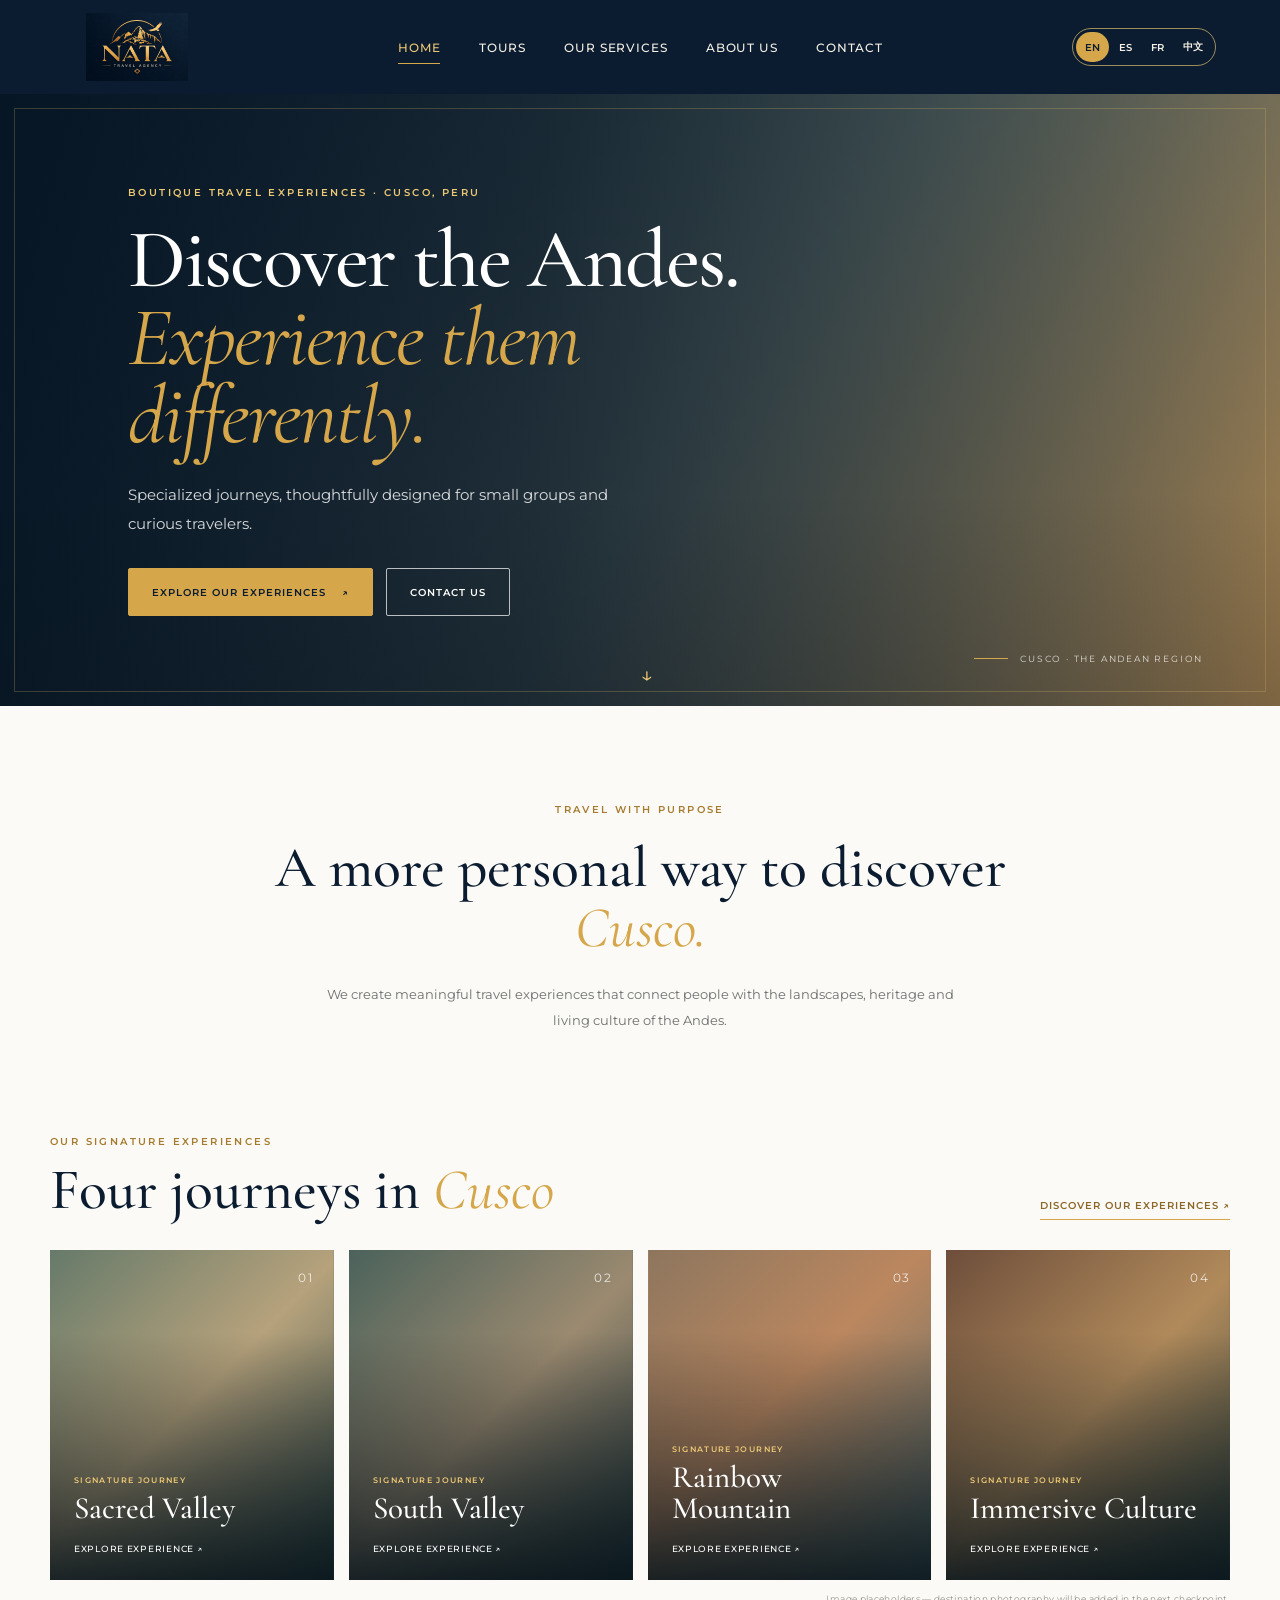
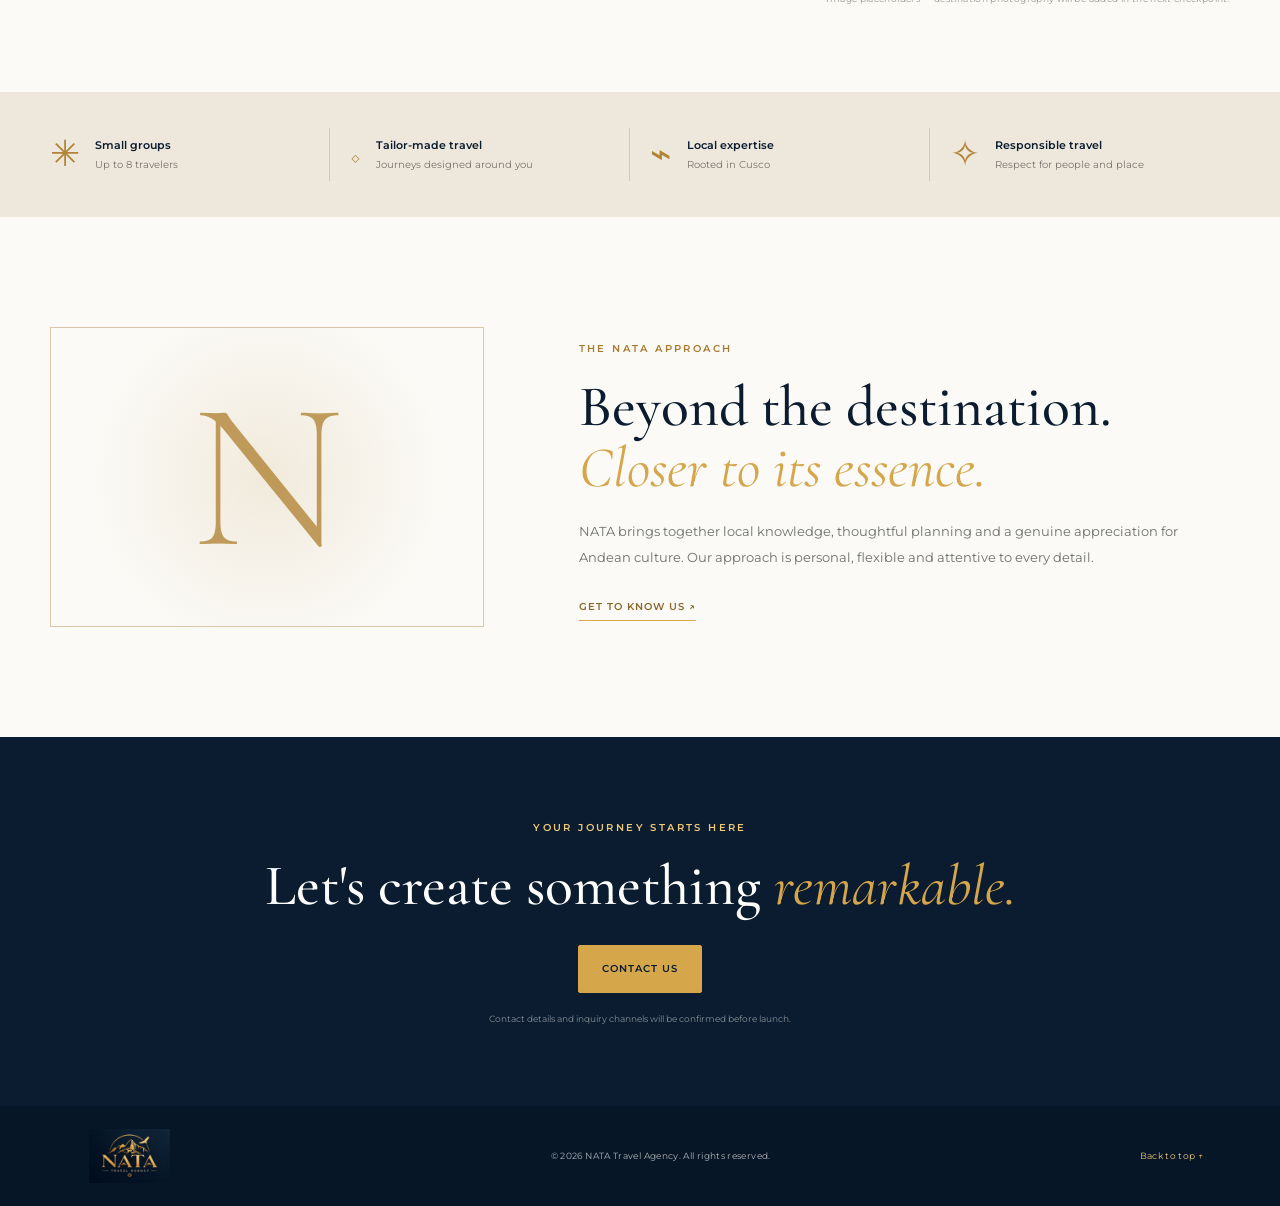
==== index.html @ 8221709c "Initial website structure - Checkpoint 01 Upload initial NATA Travel Agency website structure, inclu" ====
<!DOCTYPE html>
<html lang="en">
<head>
  <meta charset="UTF-8">
  <meta name="viewport" content="width=device-width, initial-scale=1.0">
  <meta name="description" content="NATA Travel Agency — boutique travel experiences in Cusco, Peru.">
  <meta name="theme-color" content="#0b1c30">
  <title>NATA Travel Agency | Boutique Travel Experiences in Peru</title>
  <link rel="preconnect" href="https://fonts.googleapis.com">
  <link rel="preconnect" href="https://fonts.gstatic.com" crossorigin>
  <link href="https://fonts.googleapis.com/css2?family=Cormorant+Garamond:wght@400;500;600;700&family=Montserrat:wght@400;500;600;700&display=swap" rel="stylesheet">
  <link rel="stylesheet" href="css/styles.css">
</head>
<body>
  <header class="site-header">
    <a class="brand" href="#home" aria-label="NATA Travel Agency home">
      <img src="assets/logo/nata-logo.webp" alt="NATA Travel Agency logo">
    </a>

    <button class="menu-toggle" id="menuToggle" aria-label="Open navigation" aria-expanded="false">
      <span></span><span></span><span></span>
    </button>

    <nav class="main-nav" id="mainNav" aria-label="Main navigation">
      <a class="nav-link active" href="#home" data-i18n="navHome">Home</a>
      <a class="nav-link" href="#tours" data-i18n="navTours">Tours</a>
      <a class="nav-link" href="#services" data-i18n="navServices">Our Services</a>
      <a class="nav-link" href="#about" data-i18n="navAbout">About Us</a>
      <a class="nav-link" href="#contact" data-i18n="navContact">Contact</a>
    </nav>

    <div class="language-switch" aria-label="Choose language">
      <button class="lang-btn active" data-lang="en" aria-pressed="true">EN</button>
      <button class="lang-btn" data-lang="es" aria-pressed="false">ES</button>
      <button class="lang-btn" data-lang="fr" aria-pressed="false">FR</button>
      <button class="lang-btn lang-zh" data-lang="zh" aria-pressed="false">中文</button>
    </div>
  </header>

  <main>
    <section class="hero" id="home">
      <div class="hero-overlay"></div>
      <div class="hero-content">
        <p class="eyebrow" data-i18n="heroEyebrow">BOUTIQUE TRAVEL EXPERIENCES · CUSCO, PERU</p>
        <h1 data-i18n="heroTitle">Discover the Andes.<br><em>Experience them differently.</em></h1>
        <p class="hero-copy" data-i18n="heroCopy">Specialized journeys, thoughtfully designed for small groups and curious travelers.</p>
        <div class="hero-actions">
          <a class="button button-gold" href="#tours" data-i18n="heroButton">Explore our experiences <span aria-hidden="true">↗</span></a>
          <a class="button button-outline" href="#contact" data-i18n="contactButton">Contact us</a>
        </div>
      </div>
      <div class="hero-caption"><span></span><span data-i18n="heroCaption">CUSCO · THE ANDEAN REGION</span></div>
      <a class="scroll-cue" href="#tours" aria-label="Scroll to experiences">↓</a>
    </section>

    <section class="intro section-wrap">
      <p class="eyebrow eyebrow-dark" data-i18n="introEyebrow">TRAVEL WITH PURPOSE</p>
      <h2 data-i18n="introTitle">A more personal way to discover <em>Cusco.</em></h2>
      <p class="intro-copy" data-i18n="introCopy">We create meaningful travel experiences that connect people with the landscapes, heritage and living culture of the Andes.</p>
    </section>

    <section class="experiences section-wrap" id="tours">
      <div class="section-heading">
        <div>
          <p class="eyebrow eyebrow-dark" data-i18n="toursEyebrow">OUR SIGNATURE EXPERIENCES</p>
          <h2 data-i18n="toursTitle">Four journeys in <em>Cusco</em></h2>
        </div>
        <a class="text-link" href="#contact" data-i18n="discoverAll">Discover our experiences ↗</a>
      </div>

      <div class="tour-grid">
        <article class="tour-card tour-sacred">
          <div class="tour-card-shade"></div>
          <span class="tour-number">01</span>
          <div class="tour-card-content">
            <p data-i18n="tourType">SIGNATURE JOURNEY</p>
            <h3 data-i18n="tourSacred">Sacred Valley</h3>
            <span data-i18n="tourExplore">Explore experience ↗</span>
          </div>
        </article>
        <article class="tour-card tour-south">
          <div class="tour-card-shade"></div>
          <span class="tour-number">02</span>
          <div class="tour-card-content">
            <p data-i18n="tourType">SIGNATURE JOURNEY</p>
            <h3 data-i18n="tourSouth">South Valley</h3>
            <span data-i18n="tourExplore">Explore experience ↗</span>
          </div>
        </article>
        <article class="tour-card tour-rainbow">
          <div class="tour-card-shade"></div>
          <span class="tour-number">03</span>
          <div class="tour-card-content">
            <p data-i18n="tourType">SIGNATURE JOURNEY</p>
            <h3 data-i18n="tourRainbow">Rainbow Mountain</h3>
            <span data-i18n="tourExplore">Explore experience ↗</span>
          </div>
        </article>
        <article class="tour-card tour-culture">
          <div class="tour-card-shade"></div>
          <span class="tour-number">04</span>
          <div class="tour-card-content">
            <p data-i18n="tourType">SIGNATURE JOURNEY</p>
            <h3 data-i18n="tourCulture">Immersive Culture</h3>
            <span data-i18n="tourExplore">Explore experience ↗</span>
          </div>
        </article>
      </div>
      <p class="placeholder-note" data-i18n="imageNote">Image placeholders — destination photography will be added in the next checkpoint.</p>
    </section>

    <section class="service-strip" id="services">
      <div class="service-item">
        <span class="service-symbol">✳</span>
        <div><h3 data-i18n="smallGroups">Small groups</h3><p data-i18n="smallGroupsCopy">Up to 8 travelers</p></div>
      </div>
      <div class="service-item">
        <span class="service-symbol">◇</span>
        <div><h3 data-i18n="tailorMade">Tailor-made travel</h3><p data-i18n="tailorMadeCopy">Journeys designed around you</p></div>
      </div>
      <div class="service-item">
        <span class="service-symbol">⌁</span>
        <div><h3 data-i18n="localExpertise">Local expertise</h3><p data-i18n="localExpertiseCopy">Rooted in Cusco</p></div>
      </div>
      <div class="service-item">
        <span class="service-symbol">✧</span>
        <div><h3 data-i18n="responsible">Responsible travel</h3><p data-i18n="responsibleCopy">Respect for people and place</p></div>
      </div>
    </section>

    <section class="about section-wrap" id="about">
      <div class="about-mark">N</div>
      <div class="about-content">
        <p class="eyebrow eyebrow-dark" data-i18n="aboutEyebrow">THE NATA APPROACH</p>
        <h2 data-i18n="aboutTitle">Beyond the destination.<br><em>Closer to its essence.</em></h2>
        <p data-i18n="aboutCopy">NATA brings together local knowledge, thoughtful planning and a genuine appreciation for Andean culture. Our approach is personal, flexible and attentive to every detail.</p>
        <a class="text-link" href="#contact" data-i18n="aboutLink">Get to know us ↗</a>
      </div>
    </section>

    <section class="contact-band" id="contact">
      <p class="eyebrow" data-i18n="contactEyebrow">YOUR JOURNEY STARTS HERE</p>
      <h2 data-i18n="contactTitle">Let's create something <em>remarkable.</em></h2>
      <a class="button button-gold" href="mailto:hello@natatravelagency.com" data-i18n="contactButton">Contact us</a>
      <p class="contact-placeholder" data-i18n="contactNote">Contact details and inquiry channels will be confirmed before launch.</p>
    </section>
  </main>

  <footer class="site-footer">
    <img src="assets/logo/nata-logo.webp" alt="NATA Travel Agency">
    <p>© <span id="year"></span> NATA Travel Agency. <span data-i18n="footerRights">All rights reserved.</span></p>
    <a href="#home" data-i18n="backTop">Back to top ↑</a>
  </footer>

  <script src="js/main.js"></script>
</body>
</html>
---- css/styles.css ----
:root {
  --navy: #0b1c30;
  --navy-soft: #142b43;
  --gold: #d5a64a;
  --gold-light: #edc875;
  --ivory: #f5f0e6;
  --paper: #fbfaf6;
  --ink: #202a30;
  --muted: #777a78;
  --serif: "Cormorant Garamond", Georgia, serif;
  --sans: "Montserrat", Arial, sans-serif;
}
* { box-sizing: border-box; }
html { scroll-behavior: smooth; }
body { margin: 0; color: var(--ink); background: var(--paper); font-family: var(--sans); }
a { color: inherit; text-decoration: none; }
.site-header {
  min-height: 94px; padding: 12px clamp(22px, 5vw, 76px); background: var(--navy);
  display: flex; align-items: center; justify-content: space-between; gap: 30px; position: relative; z-index: 10;
}
.brand { display: flex; align-items: center; width: 145px; flex: 0 0 145px; }
.brand img { display: block; width: 100%; height: 68px; object-fit: contain; }
.main-nav { display: flex; align-items: center; gap: clamp(18px, 3vw, 42px); }
.nav-link { color: #f7f1e6; font: 500 12px var(--sans); letter-spacing: .07em; text-transform: uppercase; padding: 12px 0; position: relative; }
.nav-link::after { content: ""; height: 1px; width: 0; background: var(--gold); position: absolute; bottom: 3px; left: 0; transition: width .25s ease; }
.nav-link:hover::after, .nav-link.active::after { width: 100%; }
.nav-link.active { color: var(--gold-light); }
.language-switch { display: flex; border: 1px solid rgba(237,200,117,.65); border-radius: 30px; padding: 3px; gap: 1px; }
.lang-btn { border: 0; background: transparent; color: #f7f1e6; border-radius: 22px; padding: 8px 9px; cursor: pointer; font: 600 10px var(--sans); }
.lang-btn.active { background: var(--gold); color: var(--navy); }
.lang-zh { font-family: Arial, sans-serif; }
.menu-toggle { display: none; }
.hero {
  min-height: min(690px, 76vw); min-height: clamp(530px, 68vh, 720px); position: relative; display: flex; align-items: center;
  color: #fff; overflow: hidden; background:
    linear-gradient(90deg, rgba(6,20,34,.91) 0%, rgba(6,20,34,.68) 42%, rgba(6,20,34,.12) 100%),
    url("https://images.unsplash.com/photo-1526392060635-9d6019884377?auto=format&fit=crop&w=2200&q=85") center 48%/cover,
    linear-gradient(125deg, #102b42, #5e6d68 55%, #b58b52);
}
.hero::after { content: ""; position: absolute; inset: 14px; border: 1px solid rgba(237,200,117,.22); pointer-events: none; }
.hero-overlay { position: absolute; inset: 0; background: linear-gradient(0deg, rgba(4,16,28,.22), transparent 35%); }
.hero-content { position: relative; z-index: 1; width: min(760px, 82%); margin-left: clamp(28px, 10vw, 150px); padding: 80px 0; }
.eyebrow { margin: 0 0 20px; color: var(--gold-light); font: 600 10px var(--sans); letter-spacing: .24em; line-height: 1.7; }
.hero h1 { margin: 0; font: 500 clamp(48px, 6.5vw, 88px)/.94 var(--serif); letter-spacing: -.025em; max-width: 800px; }
h1 em, h2 em { color: var(--gold); font-weight: 400; }
.hero-copy { max-width: 490px; margin: 26px 0 30px; color: rgba(255,255,255,.84); font: 400 15px/1.9 var(--sans); }
.hero-actions { display: flex; flex-wrap: wrap; gap: 13px; }
.button { display: inline-flex; align-items: center; justify-content: center; gap: 16px; min-height: 48px; padding: 0 23px; border-radius: 2px; font: 600 10px var(--sans); letter-spacing: .1em; text-transform: uppercase; transition: transform .2s, background .2s; }
.button:hover { transform: translateY(-2px); }
.button-gold { background: var(--gold); color: var(--navy); border: 1px solid var(--gold); }
.button-gold:hover { background: var(--gold-light); }
.button-outline { color: white; border: 1px solid rgba(255,255,255,.7); }
.hero-caption { position: absolute; z-index: 2; right: clamp(28px, 6vw, 88px); bottom: 42px; display: flex; align-items: center; gap: 12px; color: rgba(255,255,255,.78); font-size: 9px; letter-spacing: .2em; }
.hero-caption span:first-child { display: block; width: 34px; height: 1px; background: var(--gold); }
.scroll-cue { position: absolute; z-index: 2; left: 50%; bottom: 18px; color: var(--gold-light); font-size: 22px; }
.section-wrap { width: min(1180px, calc(100% - 48px)); margin: auto; }
.intro { padding: 95px 20px 80px; text-align: center; max-width: 900px; }
.eyebrow-dark { color: #a77b2f; }
.intro h2, .section-heading h2, .about h2, .contact-band h2 { margin: 0; font: 500 clamp(38px, 4.5vw, 58px)/1.05 var(--serif); color: var(--navy); }
.intro-copy { max-width: 650px; margin: 22px auto 0; color: #6d706e; font: 400 13px/2 var(--sans); }
.experiences { padding: 20px 0 88px; }
.section-heading { display: flex; align-items: end; justify-content: space-between; gap: 24px; margin-bottom: 30px; }
.section-heading .eyebrow { margin-bottom: 10px; }
.text-link { color: #8c672a; font: 600 10px var(--sans); letter-spacing: .1em; text-transform: uppercase; border-bottom: 1px solid var(--gold); padding-bottom: 7px; white-space: nowrap; }
.tour-grid { display: grid; grid-template-columns: repeat(4, 1fr); gap: 15px; }
.tour-card { min-height: 330px; position: relative; overflow: hidden; display: flex; align-items: end; padding: 24px; color: white; background-color: #334b50; background-size: cover; background-position: center; isolation: isolate; transition: transform .3s ease; }
.tour-card:hover { transform: translateY(-5px); }
.tour-sacred { background-image: linear-gradient(0deg, rgba(7,19,26,.88), transparent 75%), linear-gradient(135deg,#667a6a,#b6a27c 48%,#334a45); }
.tour-south { background-image: linear-gradient(0deg, rgba(7,19,26,.88), transparent 75%), linear-gradient(135deg,#4b625b,#9b8a70 50%,#273b3c); }
.tour-rainbow { background-image: linear-gradient(0deg, rgba(7,19,26,.88), transparent 75%), linear-gradient(135deg,#8d765e,#bb875f 45%,#526a69); }
.tour-culture { background-image: linear-gradient(0deg, rgba(7,19,26,.88), transparent 75%), linear-gradient(135deg,#6d4e3b,#b18a5b 50%,#30433c); }
.tour-number { position: absolute; top: 20px; right: 20px; color: rgba(255,255,255,.8); font: 400 12px var(--sans); letter-spacing: .15em; }
.tour-card-content p { margin: 0 0 8px; color: var(--gold-light); font: 600 8px var(--sans); letter-spacing: .17em; }
.tour-card h3 { margin: 0 0 13px; font: 500 31px/1 var(--serif); }
.tour-card-content span { font: 500 9px var(--sans); letter-spacing: .08em; text-transform: uppercase; }
.placeholder-note { margin: 13px 0 0; color: #99958c; font-size: 9px; letter-spacing: .04em; text-align: right; }
.service-strip { display: grid; grid-template-columns: repeat(4, 1fr); padding: 36px max(24px, calc((100% - 1180px)/2)); background: #eee8dc; gap: 20px; }
.service-item { display: flex; align-items: center; gap: 15px; border-right: 1px solid #d5c9b5; padding: 5px 18px 5px 0; }
.service-item:last-child { border: 0; }
.service-symbol { color: #b18437; font: 36px var(--serif); }
.service-item h3 { margin: 0 0 5px; color: var(--navy); font: 600 11px var(--sans); }
.service-item p { margin: 0; color: #77746d; font: 400 10px/1.5 var(--sans); }
.about { display: grid; grid-template-columns: .8fr 1.2fr; align-items: center; gap: 8%; padding-top: 110px; padding-bottom: 110px; }
.about-mark { min-height: 300px; display: grid; place-items: center; border: 1px solid #d8c8a9; color: rgba(177,132,55,.8); font: 300 210px/.8 var(--serif); background: radial-gradient(circle at center, #f1eadc, #fbfaf6 68%); }
.about-content { max-width: 600px; }
.about-content h2 { margin-bottom: 20px; }
.about-content p:not(.eyebrow) { color: #6d706e; font: 400 13px/2 var(--sans); margin-bottom: 25px; }
.contact-band { text-align: center; background: var(--navy); color: white; padding: 82px 24px; }
.contact-band h2 { color: white; margin-bottom: 28px; }
.contact-placeholder { margin: 20px 0 0; color: rgba(255,255,255,.5); font-size: 9px; }
.site-footer { min-height: 100px; display: flex; align-items: center; justify-content: space-between; gap: 20px; padding: 18px clamp(24px, 6vw, 90px); background: #071626; color: rgba(255,255,255,.68); }
.site-footer img { width: 105px; height: 54px; object-fit: contain; }
.site-footer p, .site-footer a { font-size: 9px; letter-spacing: .04em; }
.site-footer a { color: var(--gold-light); }
@media (max-width: 980px) {
  .site-header { gap: 18px; }
  .brand { width: 118px; flex-basis: 118px; }
  .main-nav { gap: 16px; }
  .nav-link { font-size: 10px; }
  .tour-grid { grid-template-columns: repeat(2, 1fr); }
  .tour-card { min-height: 300px; }
  .service-strip { grid-template-columns: repeat(2, 1fr); }
  .service-item:nth-child(2) { border-right: 0; }
}
@media (max-width: 700px) {
  .site-header { min-height: 78px; padding: 9px 20px; }
  .brand { width: 105px; flex-basis: 105px; }
  .brand img { height: 58px; }
  .menu-toggle { display: flex; flex-direction: column; gap: 5px; border: 0; background: transparent; padding: 10px; margin-left: auto; cursor: pointer; }
  .menu-toggle span { width: 23px; height: 1px; background: var(--gold-light); }
  .main-nav { display: none; position: absolute; top: 100%; left: 0; right: 0; padding: 18px 24px 24px; background: var(--navy); flex-direction: column; align-items: stretch; gap: 5px; }
  .main-nav.open { display: flex; }
  .nav-link { font-size: 11px; padding: 12px 0; }
  .language-switch { margin-left: 0; }
  .lang-btn { padding: 7px 7px; font-size: 9px; }
  .hero { min-height: 620px; background-position: 58% center; }
  .hero-content { width: calc(100% - 48px); margin-left: 24px; padding: 70px 0; }
  .hero h1 { font-size: clamp(48px, 13vw, 68px); }
  .hero-copy { font-size: 13px; max-width: 360px; }
  .hero-caption { right: 24px; bottom: 45px; font-size: 8px; }
  .intro { padding: 72px 8px 58px; }
  .section-heading { display: block; }
  .section-heading .text-link { display: inline-block; margin-top: 18px; }
  .tour-grid { grid-template-columns: 1fr; gap: 12px; }
  .tour-card { min-height: 280px; }
  .service-strip { grid-template-columns: 1fr; padding: 28px 25px; gap: 12px; }
  .service-item { border-right: 0; border-bottom: 1px solid #d5c9b5; padding: 10px 0 16px; }
  .service-item:last-child { border-bottom: 0; }
  .about { grid-template-columns: 1fr; gap: 35px; padding-top: 70px; padding-bottom: 70px; }
  .about-mark { min-height: 190px; font-size: 140px; }
  .contact-band { padding: 68px 22px; }
  .site-footer { flex-wrap: wrap; justify-content: center; text-align: center; padding: 25px; }
  .site-footer img { width: 90px; }
  .site-footer p { width: 100%; order: 3; margin: 0; }
}
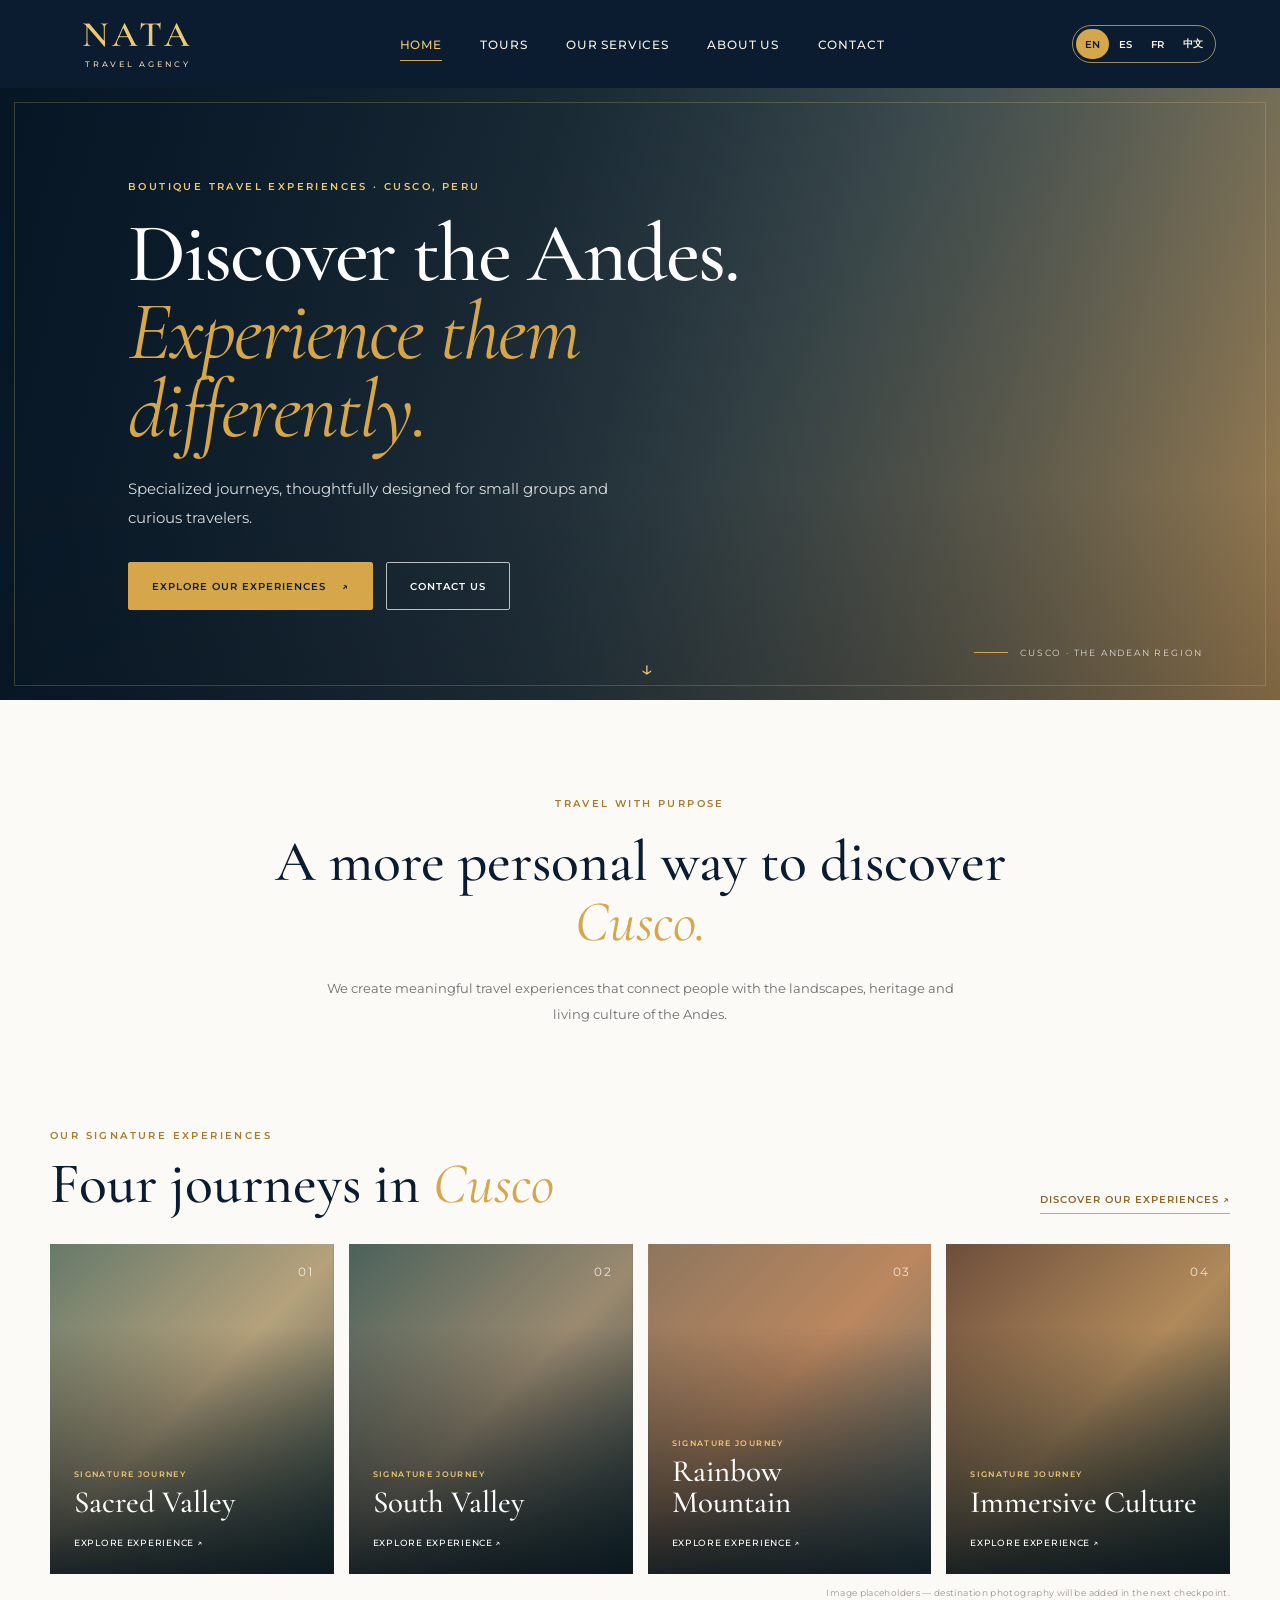
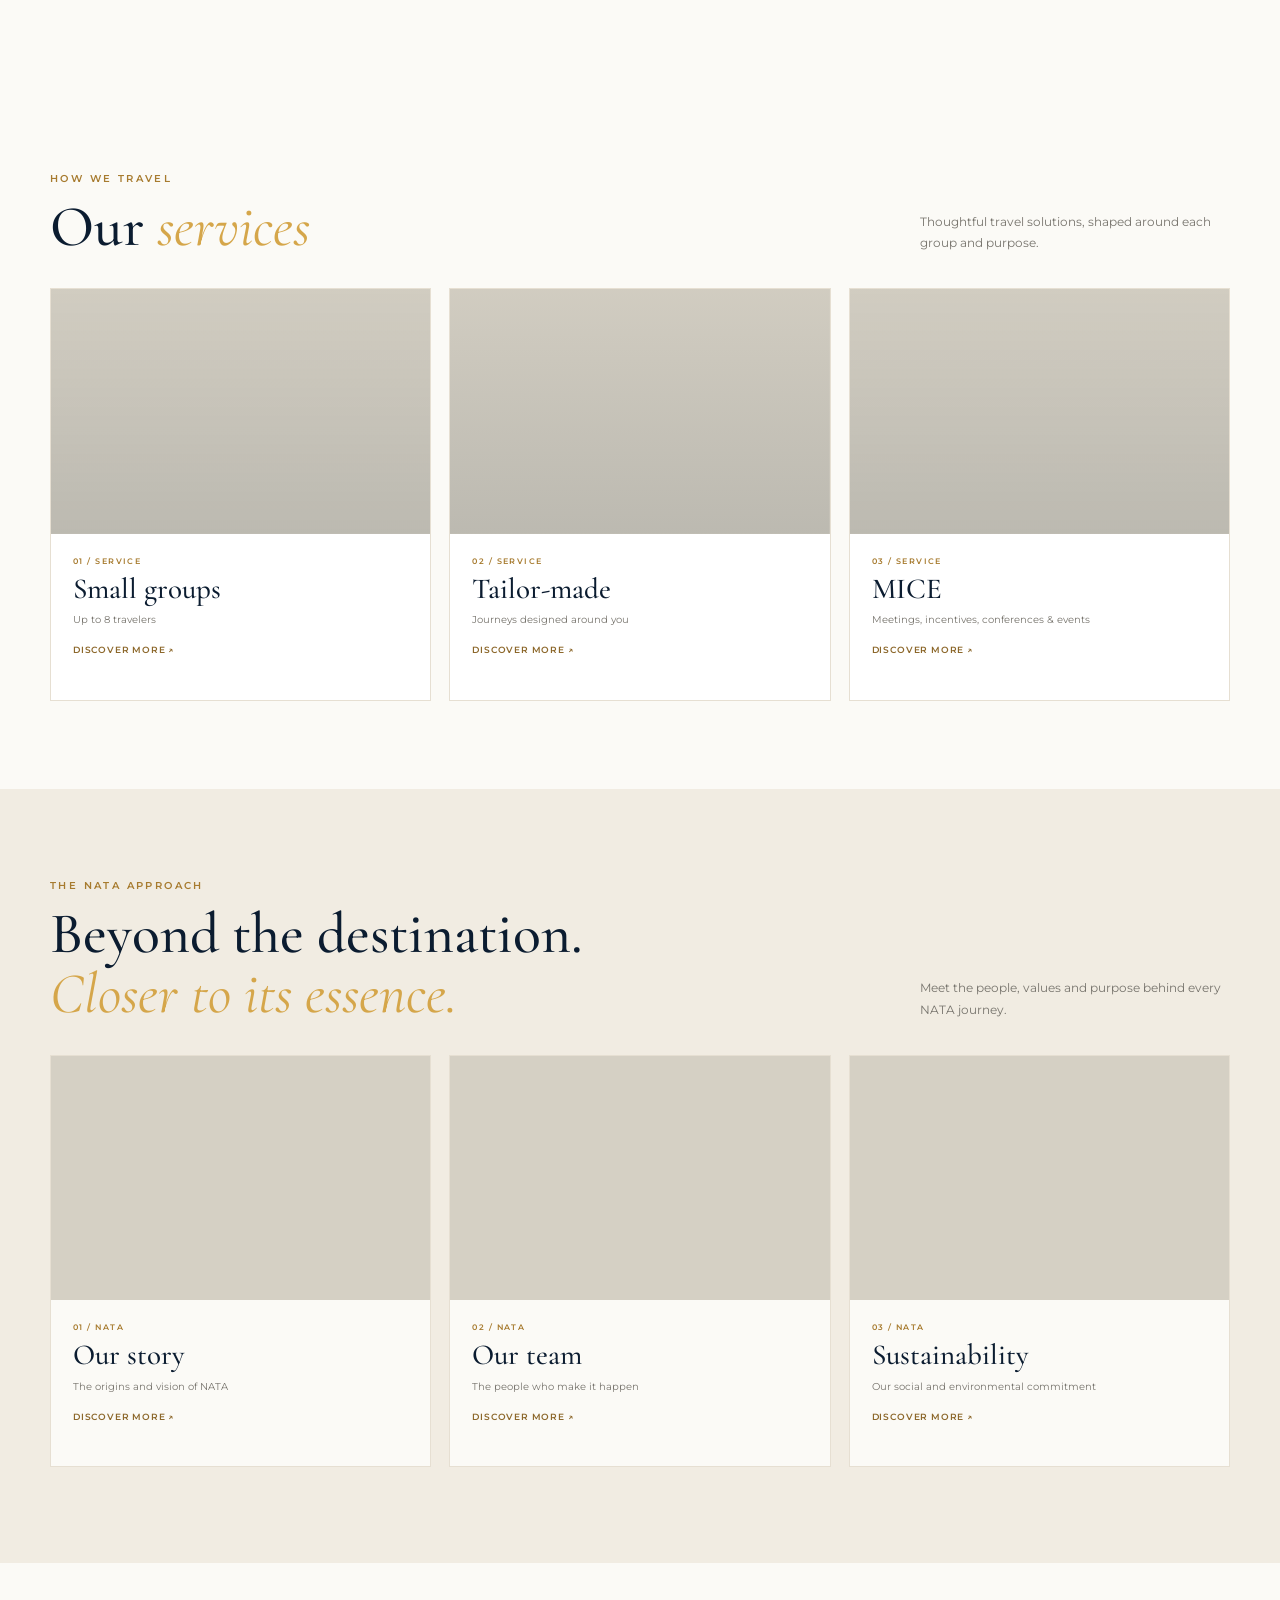
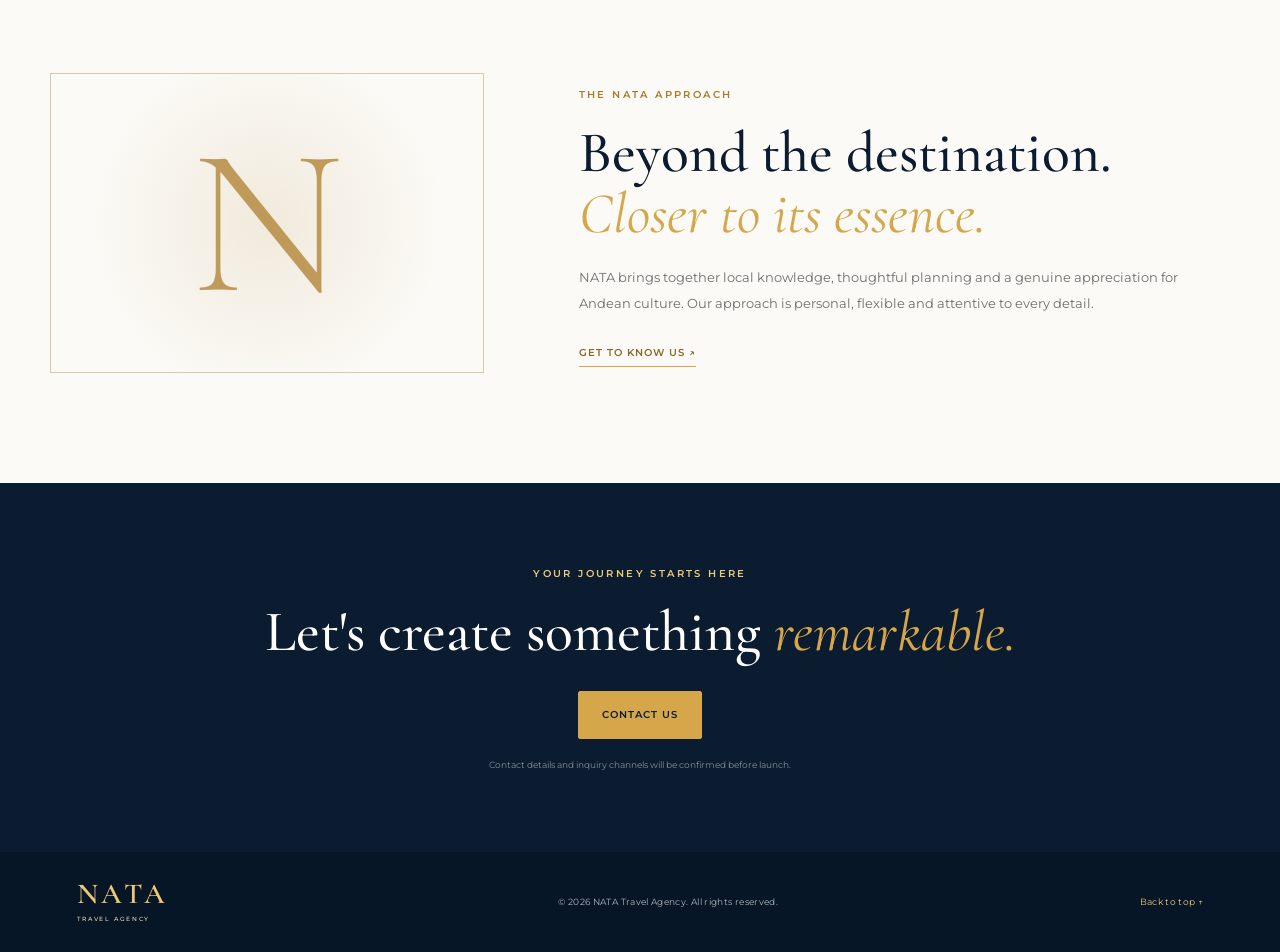
==== commit 38dd87e1: "Checkpoint 02 - Visual identity and interactive sections" ====
--- a/index.html
+++ b/index.html
@@ -14,7 +14,7 @@
 <body>
   <header class="site-header">
     <a class="brand" href="#home" aria-label="NATA Travel Agency home">
-      <img src="assets/logo/nata-logo.webp" alt="NATA Travel Agency logo">
+      <span class="wordmark"><strong>NATA</strong><small>TRAVEL AGENCY</small></span>
     </a>
 
     <button class="menu-toggle" id="menuToggle" aria-label="Open navigation" aria-expanded="false">
@@ -109,24 +109,49 @@
       <p class="placeholder-note" data-i18n="imageNote">Image placeholders — destination photography will be added in the next checkpoint.</p>
     </section>
 
-    <section class="service-strip" id="services">
-      <div class="service-item">
-        <span class="service-symbol">✳</span>
-        <div><h3 data-i18n="smallGroups">Small groups</h3><p data-i18n="smallGroupsCopy">Up to 8 travelers</p></div>
+    <section class="detail-section section-wrap" id="services">
+      <div class="section-heading">
+        <div><p class="eyebrow eyebrow-dark" data-i18n="servicesEyebrow">HOW WE TRAVEL</p><h2 data-i18n="servicesTitle">Our <em>services</em></h2></div>
+        <p class="section-aside" data-i18n="servicesIntro">Thoughtful travel solutions, shaped around each group and purpose.</p>
       </div>
-      <div class="service-item">
-        <span class="service-symbol">◇</span>
-        <div><h3 data-i18n="tailorMade">Tailor-made travel</h3><p data-i18n="tailorMadeCopy">Journeys designed around you</p></div>
-      </div>
-      <div class="service-item">
-        <span class="service-symbol">⌁</span>
-        <div><h3 data-i18n="localExpertise">Local expertise</h3><p data-i18n="localExpertiseCopy">Rooted in Cusco</p></div>
-      </div>
-      <div class="service-item">
-        <span class="service-symbol">✧</span>
-        <div><h3 data-i18n="responsible">Responsible travel</h3><p data-i18n="responsibleCopy">Respect for people and place</p></div>
+      <div class="detail-grid service-grid">
+        <button class="detail-card" data-detail="groups" type="button">
+          <span class="detail-image service-image-groups"></span><span class="detail-card-body"><small>01 / SERVICE</small><strong data-i18n="serviceGroups">Small groups</strong><span data-i18n="serviceGroupsSub">Up to 8 travelers</span><em data-i18n="viewDetails">Discover more ↗</em></span>
+        </button>
+        <button class="detail-card" data-detail="tailor" type="button">
+          <span class="detail-image service-image-tailor"></span><span class="detail-card-body"><small>02 / SERVICE</small><strong data-i18n="serviceTailor">Tailor-made</strong><span data-i18n="serviceTailorSub">Journeys designed around you</span><em data-i18n="viewDetails">Discover more ↗</em></span>
+        </button>
+        <button class="detail-card" data-detail="mice" type="button">
+          <span class="detail-image service-image-mice"></span><span class="detail-card-body"><small>03 / SERVICE</small><strong>MICE</strong><span data-i18n="serviceMiceSub">Meetings, incentives, conferences & events</span><em data-i18n="viewDetails">Discover more ↗</em></span>
+        </button>
       </div>
     </section>
+
+    <section class="about-section" id="about">
+      <div class="section-wrap">
+        <div class="section-heading">
+          <div><p class="eyebrow eyebrow-dark" data-i18n="aboutEyebrow">THE NATA APPROACH</p><h2 data-i18n="aboutTitle">Beyond the destination.<br><em>Closer to its essence.</em></h2></div>
+          <p class="section-aside" data-i18n="aboutIntro">Meet the people, values and purpose behind every NATA journey.</p>
+        </div>
+        <div class="detail-grid about-grid">
+          <button class="detail-card" data-detail="story" type="button"><span class="detail-image about-image-story"></span><span class="detail-card-body"><small>01 / NATA</small><strong data-i18n="ourStory">Our story</strong><span data-i18n="ourStorySub">The origins and vision of NATA</span><em data-i18n="viewDetails">Discover more ↗</em></span></button>
+          <button class="detail-card" data-detail="team" type="button"><span class="detail-image about-image-team"></span><span class="detail-card-body"><small>02 / NATA</small><strong data-i18n="ourTeam">Our team</strong><span data-i18n="ourTeamSub">The people who make it happen</span><em data-i18n="viewDetails">Discover more ↗</em></span></button>
+          <button class="detail-card" data-detail="sustainability" type="button"><span class="detail-image about-image-sustainability"></span><span class="detail-card-body"><small>03 / NATA</small><strong data-i18n="sustainability">Sustainability</strong><span data-i18n="sustainabilitySub">Our social and environmental commitment</span><em data-i18n="viewDetails">Discover more ↗</em></span></button>
+        </div>
+      </div>
+    </section>
+
+    <div class="detail-modal" id="detailModal" aria-hidden="true" role="dialog" aria-modal="true" aria-labelledby="detailTitle">
+      <div class="detail-modal-backdrop" data-close-modal></div>
+      <div class="detail-modal-panel">
+        <button class="modal-close" type="button" aria-label="Close" data-close-modal>×</button>
+        <p class="eyebrow eyebrow-dark" id="detailEyebrow">NATA</p>
+        <h2 id="detailTitle">Discover NATA</h2>
+        <p id="detailDescription"></p>
+        <div class="modal-gallery"><img id="detailImageOne" alt="Reference image 1"><img id="detailImageTwo" alt="Reference image 2"></div>
+        <p class="modal-note" data-i18n="referencePhotos">Reference photographs — final content will be added in a later checkpoint.</p>
+      </div>
+    </div>
 
     <section class="about section-wrap" id="about">
       <div class="about-mark">N</div>
@@ -147,7 +172,7 @@
   </main>
 
   <footer class="site-footer">
-    <img src="assets/logo/nata-logo.webp" alt="NATA Travel Agency">
+    <span class="wordmark footer-wordmark"><strong>NATA</strong><small>TRAVEL AGENCY</small></span>
     <p>© <span id="year"></span> NATA Travel Agency. <span data-i18n="footerRights">All rights reserved.</span></p>
     <a href="#home" data-i18n="backTop">Back to top ↑</a>
   </footer>
--- a/css/styles.css
+++ b/css/styles.css
@@ -133,3 +133,68 @@
   .site-footer img { width: 90px; }
   .site-footer p { width: 100%; order: 3; margin: 0; }
 }
+
+
+/* CHECKPOINT 02 — refined visual identity and interactive information cards */
+:root { --gold-deep:#b88736; --line:#e6dfd2; --paper:#fbfaf6; }
+.site-header { min-height:88px; }
+.wordmark { display:flex; flex-direction:column; align-items:center; justify-content:center; width:148px; color:var(--gold-light); line-height:1; }
+.wordmark strong { font:600 36px/.88 var(--serif); letter-spacing:.12em; }
+.wordmark small { margin-top:8px; font:500 8px var(--sans); letter-spacing:.34em; color:#ead7b2; white-space:nowrap; }
+.site-header .brand { width:148px; flex-basis:148px; }
+.section-heading { align-items:end; }
+.section-aside { max-width:310px; margin:0 0 4px; color:#77746d; font:400 12px/1.8 var(--sans); }
+.detail-section { padding-top:84px; padding-bottom:88px; }
+.detail-grid { display:grid; grid-template-columns:repeat(3,minmax(0,1fr)); gap:18px; }
+.detail-card { padding:0; text-align:left; border:1px solid var(--line); background:#fff; color:var(--ink); cursor:pointer; display:flex; flex-direction:column; min-width:0; overflow:hidden; transition:transform .28s ease,box-shadow .28s ease,border-color .28s ease; }
+.detail-card:hover,.detail-card:focus-visible { transform:translateY(-5px); box-shadow:0 16px 36px rgba(20,31,40,.10); border-color:#c8aa73; outline:none; }
+.detail-image { display:block; width:100%; aspect-ratio:1.55/1; background-color:#d5d0c4; background-size:cover; background-position:center; transition:transform .5s ease; }
+.detail-card:hover .detail-image { background-size:cover; }
+.service-image-groups { background-image:linear-gradient(0deg,rgba(8,23,36,.12),rgba(8,23,36,.02)),url('https://images.unsplash.com/photo-1526392060635-9d6019884377?auto=format&fit=crop&w=900&q=80'); }
+.service-image-tailor { background-image:linear-gradient(0deg,rgba(8,23,36,.12),rgba(8,23,36,.02)),url('https://images.unsplash.com/photo-1516483638261-f4dbaf036963?auto=format&fit=crop&w=900&q=80'); }
+.service-image-mice { background-image:linear-gradient(0deg,rgba(8,23,36,.12),rgba(8,23,36,.02)),url('https://images.unsplash.com/photo-1511578314322-379afb476865?auto=format&fit=crop&w=900&q=80'); }
+.about-image-story { background-image:url('https://images.unsplash.com/photo-1531065208531-29e7fecc9bb7?auto=format&fit=crop&w=900&q=80'); }
+.about-image-team { background-image:url('https://images.unsplash.com/photo-1521737711867-e3b97375f902?auto=format&fit=crop&w=900&q=80'); }
+.about-image-sustainability { background-image:url('https://images.unsplash.com/photo-1516026672322-bc52d61a55d5?auto=format&fit=crop&w=900&q=80'); }
+.detail-card-body { display:flex; flex-direction:column; align-items:flex-start; padding:22px 22px 24px; gap:8px; min-height:166px; }
+.detail-card-body small { color:#a77b2f; font:600 8px var(--sans); letter-spacing:.18em; }
+.detail-card-body strong { color:var(--navy); font:500 29px/1.05 var(--serif); }
+.detail-card-body span { color:#77746d; font:400 10px/1.6 var(--sans); }
+.detail-card-body em { margin-top:8px; color:#8c672a; font:600 9px var(--sans); font-style:normal; letter-spacing:.09em; text-transform:uppercase; }
+.about-section { background:#f1ece2; padding:88px 0 96px; }
+.about-section .section-heading { margin-bottom:30px; }
+.about-section .detail-card { background:#fbfaf6; }
+.detail-modal { display:none; position:fixed; inset:0; z-index:100; align-items:center; justify-content:center; padding:24px; }
+.detail-modal.open { display:flex; }
+.detail-modal-backdrop { position:absolute; inset:0; background:rgba(4,15,26,.78); backdrop-filter:blur(4px); }
+.detail-modal-panel { position:relative; z-index:1; width:min(760px,100%); max-height:90vh; overflow:auto; padding:clamp(26px,5vw,48px); background:var(--paper); box-shadow:0 25px 80px rgba(0,0,0,.28); }
+.modal-close { position:absolute; top:14px; right:18px; border:0; background:transparent; color:var(--navy); font:300 32px/1 Arial; cursor:pointer; }
+.detail-modal-panel h2 { margin:0 35px 14px 0; color:var(--navy); font:500 clamp(34px,5vw,48px)/1 var(--serif); }
+.detail-modal-panel>p:not(.eyebrow):not(.modal-note) { color:#696d6c; font:400 13px/1.9 var(--sans); }
+.modal-gallery { display:grid; grid-template-columns:1fr 1fr; gap:12px; margin-top:24px; }
+.modal-gallery img { width:100%; aspect-ratio:1.5/1; object-fit:cover; background:#e6dfd2; }
+.modal-note { margin:12px 0 0; color:#999186; font:400 9px/1.6 var(--sans); }
+body.modal-open { overflow:hidden; }
+.footer-wordmark { width:120px; align-items:flex-start; }
+.footer-wordmark strong { font-size:29px; }
+.footer-wordmark small { font-size:6px; letter-spacing:.27em; }
+@media(max-width:980px) { .detail-grid { gap:12px; } .detail-card-body { padding:18px; } }
+@media(max-width:700px) {
+  .site-header .brand { width:112px; flex-basis:112px; }
+  .wordmark { width:112px; }
+  .wordmark strong { font-size:31px; }
+  .wordmark small { font-size:7px; letter-spacing:.25em; }
+  .detail-section { padding-top:64px; padding-bottom:66px; }
+  .detail-grid { grid-template-columns:1fr; gap:14px; }
+  .detail-card { display:grid; grid-template-columns:40% 60%; min-height:150px; }
+  .detail-image { height:100%; min-height:150px; aspect-ratio:auto; }
+  .detail-card-body { min-height:0; justify-content:center; padding:15px; gap:6px; }
+  .detail-card-body strong { font-size:25px; }
+  .detail-card-body em { margin-top:3px; }
+  .section-aside { margin-top:15px; }
+  .about-section { padding:66px 0 70px; }
+  .modal-gallery { gap:8px; }
+  .detail-modal { padding:12px; }
+  .detail-modal-panel { padding:28px 20px 22px; }
+  .footer-wordmark { align-items:center; }
+}
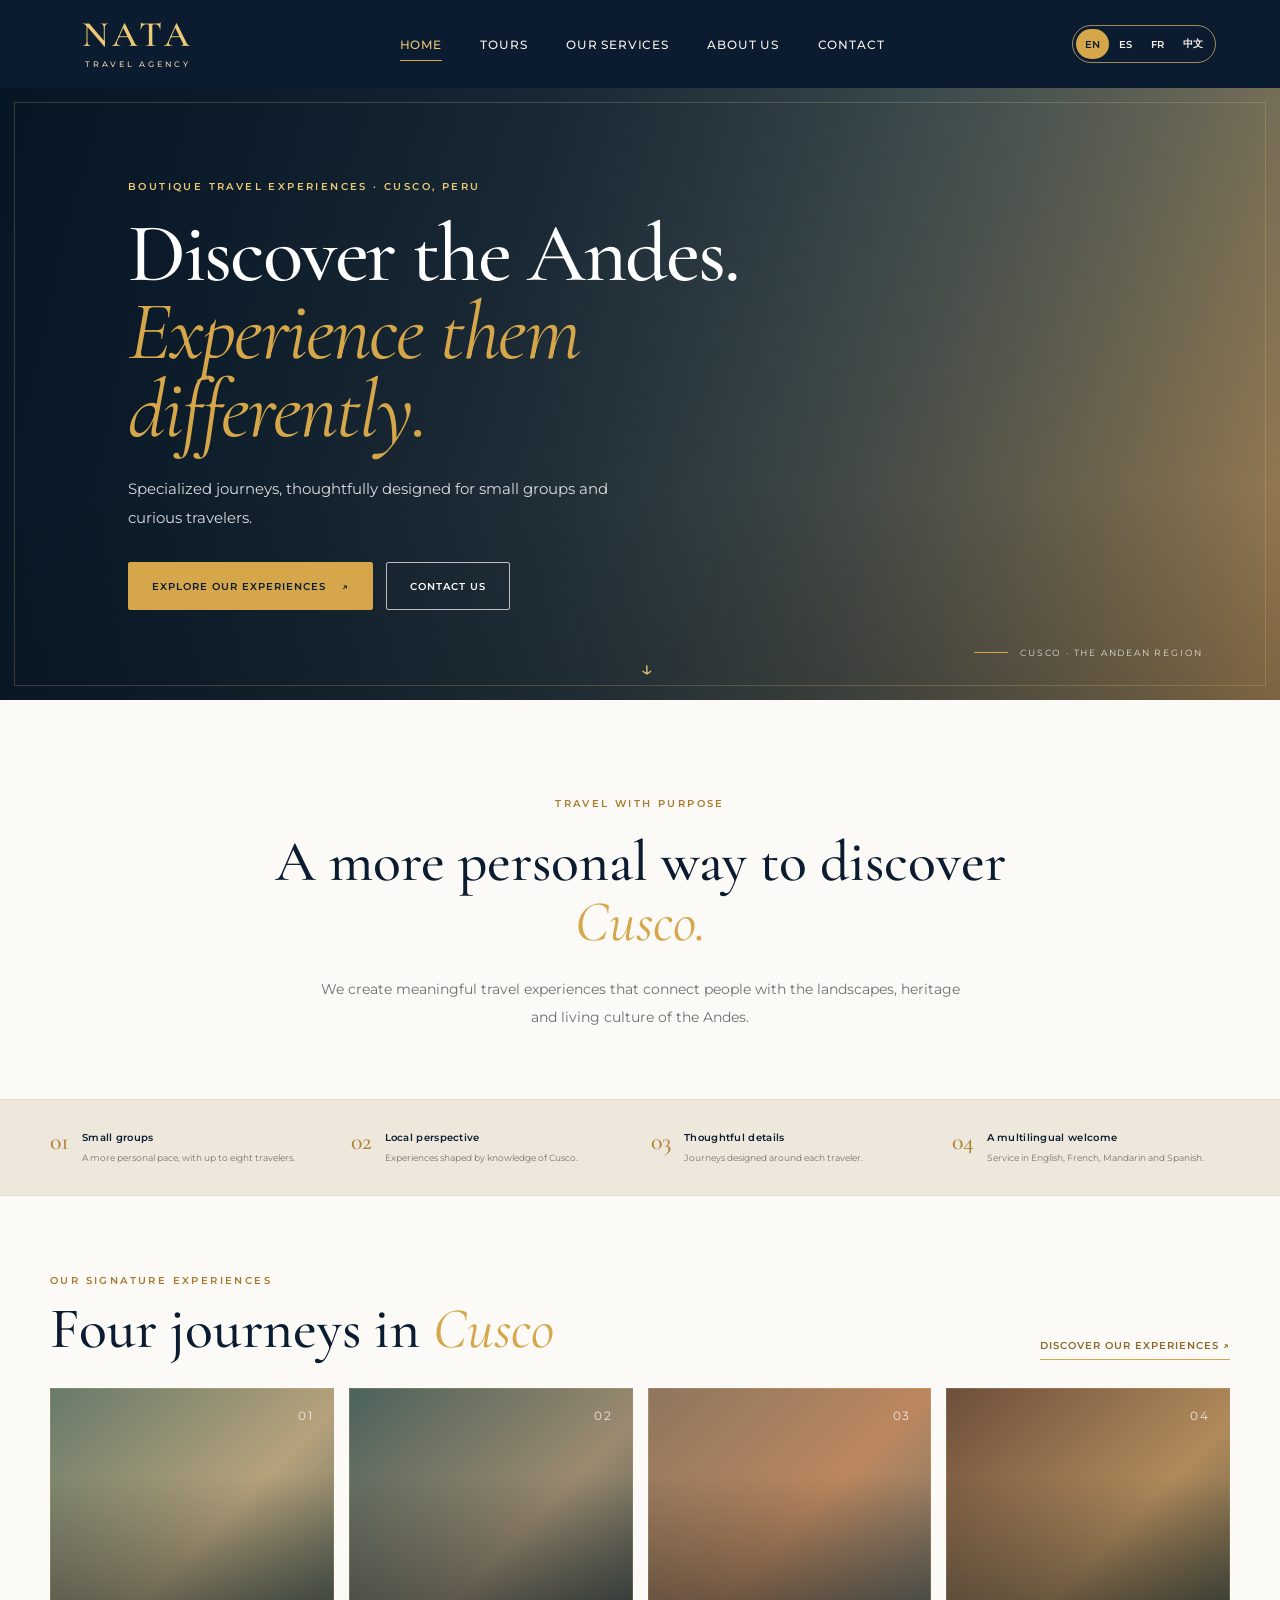
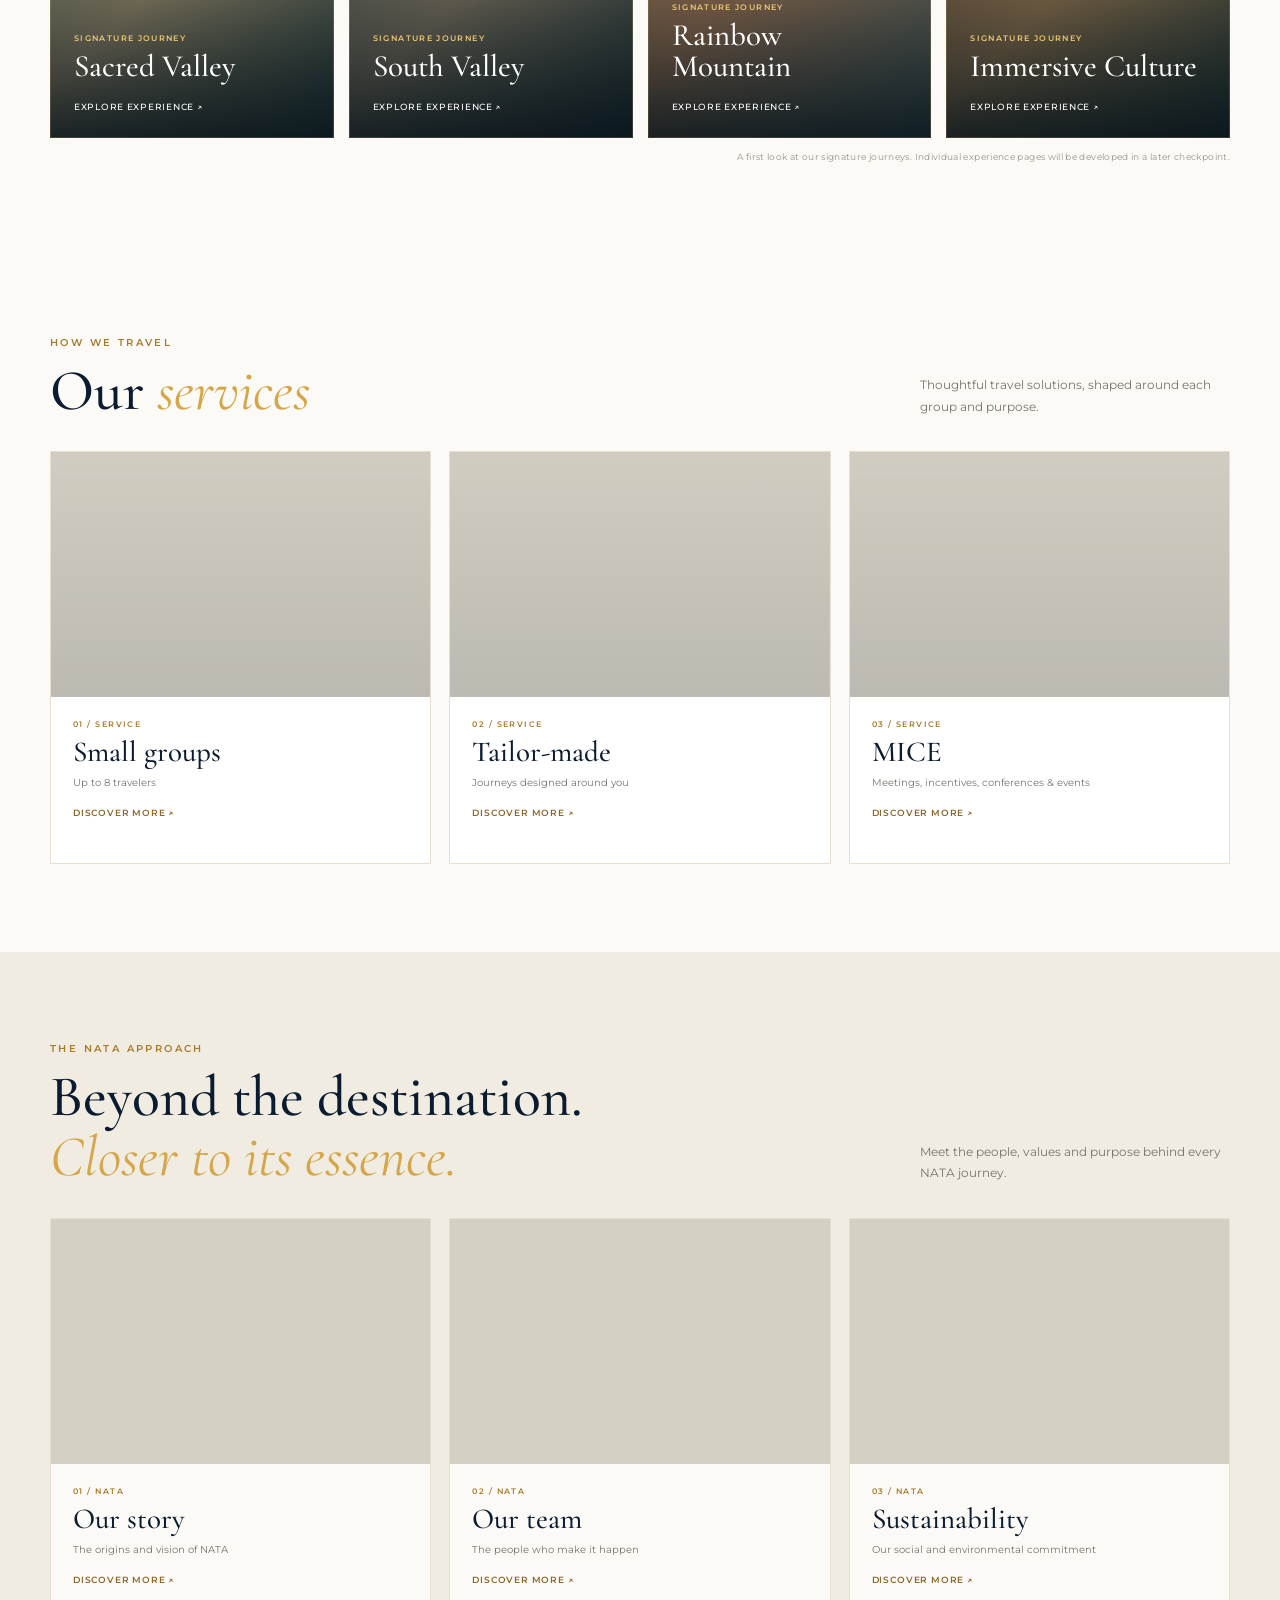
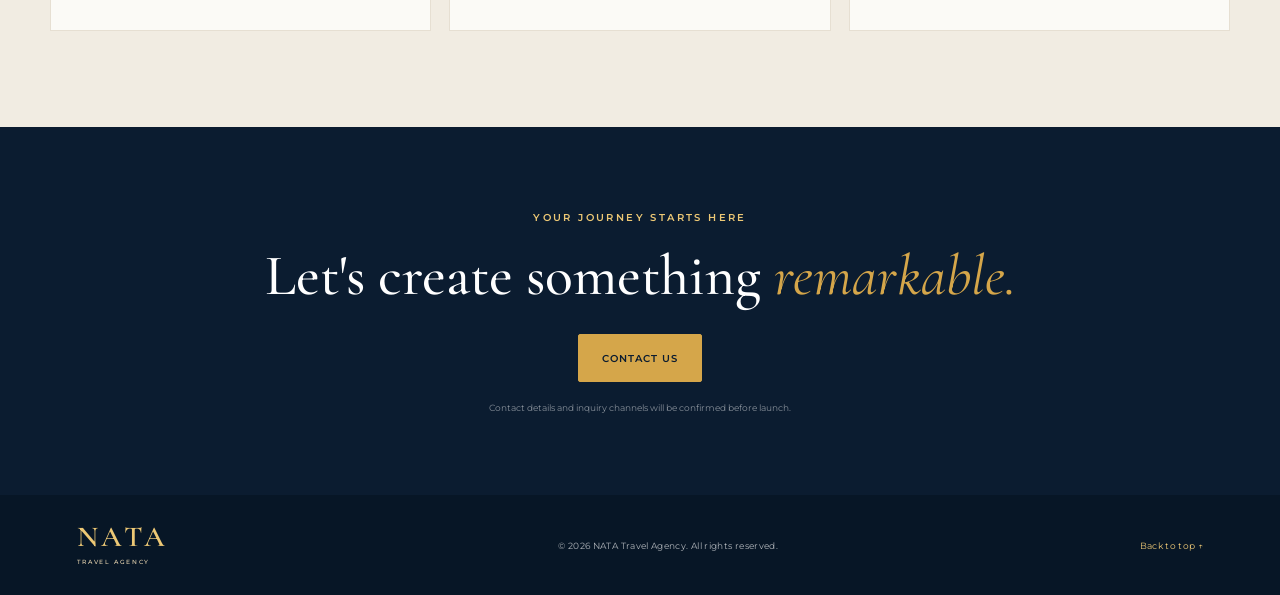
==== commit 6e5fc358: "Checkpoint 03 - Home content and photo library" ====
--- a/index.html
+++ b/index.html
@@ -59,6 +59,13 @@
       <p class="intro-copy" data-i18n="introCopy">We create meaningful travel experiences that connect people with the landscapes, heritage and living culture of the Andes.</p>
     </section>
 
+    <section class="value-strip" aria-label="NATA travel principles">
+      <div class="value-item"><span class="value-symbol">01</span><div><strong data-i18n="valueGroups">Small groups</strong><p data-i18n="valueGroupsCopy">A more personal pace, with up to eight travelers.</p></div></div>
+      <div class="value-item"><span class="value-symbol">02</span><div><strong data-i18n="valueLocal">Local perspective</strong><p data-i18n="valueLocalCopy">Experiences shaped by knowledge of Cusco.</p></div></div>
+      <div class="value-item"><span class="value-symbol">03</span><div><strong data-i18n="valueTailor">Thoughtful details</strong><p data-i18n="valueTailorCopy">Journeys designed around each traveler.</p></div></div>
+      <div class="value-item"><span class="value-symbol">04</span><div><strong data-i18n="valueLanguages">A multilingual welcome</strong><p data-i18n="valueLanguagesCopy">Service in English, French, Mandarin and Spanish.</p></div></div>
+    </section>
+
     <section class="experiences section-wrap" id="tours">
       <div class="section-heading">
         <div>
@@ -69,7 +76,7 @@
       </div>
 
       <div class="tour-grid">
-        <article class="tour-card tour-sacred">
+        <article class="tour-card tour-sacred" aria-label="Sacred Valley experience">
           <div class="tour-card-shade"></div>
           <span class="tour-number">01</span>
           <div class="tour-card-content">
@@ -78,7 +85,7 @@
             <span data-i18n="tourExplore">Explore experience ↗</span>
           </div>
         </article>
-        <article class="tour-card tour-south">
+        <article class="tour-card tour-south" aria-label="South Valley experience">
           <div class="tour-card-shade"></div>
           <span class="tour-number">02</span>
           <div class="tour-card-content">
@@ -87,7 +94,7 @@
             <span data-i18n="tourExplore">Explore experience ↗</span>
           </div>
         </article>
-        <article class="tour-card tour-rainbow">
+        <article class="tour-card tour-rainbow" aria-label="Rainbow Mountain experience">
           <div class="tour-card-shade"></div>
           <span class="tour-number">03</span>
           <div class="tour-card-content">
@@ -96,7 +103,7 @@
             <span data-i18n="tourExplore">Explore experience ↗</span>
           </div>
         </article>
-        <article class="tour-card tour-culture">
+        <article class="tour-card tour-culture" aria-label="Immersive Culture experience">
           <div class="tour-card-shade"></div>
           <span class="tour-number">04</span>
           <div class="tour-card-content">
@@ -106,7 +113,7 @@
           </div>
         </article>
       </div>
-      <p class="placeholder-note" data-i18n="imageNote">Image placeholders — destination photography will be added in the next checkpoint.</p>
+      <p class="placeholder-note" data-i18n="imageNote">A first look at our signature journeys. Individual experience pages will be developed in a later checkpoint.</p>
     </section>
 
     <section class="detail-section section-wrap" id="services">
@@ -153,15 +160,6 @@
       </div>
     </div>
 
-    <section class="about section-wrap" id="about">
-      <div class="about-mark">N</div>
-      <div class="about-content">
-        <p class="eyebrow eyebrow-dark" data-i18n="aboutEyebrow">THE NATA APPROACH</p>
-        <h2 data-i18n="aboutTitle">Beyond the destination.<br><em>Closer to its essence.</em></h2>
-        <p data-i18n="aboutCopy">NATA brings together local knowledge, thoughtful planning and a genuine appreciation for Andean culture. Our approach is personal, flexible and attentive to every detail.</p>
-        <a class="text-link" href="#contact" data-i18n="aboutLink">Get to know us ↗</a>
-      </div>
-    </section>
 
     <section class="contact-band" id="contact">
       <p class="eyebrow" data-i18n="contactEyebrow">YOUR JOURNEY STARTS HERE</p>
--- a/css/styles.css
+++ b/css/styles.css
@@ -198,3 +198,93 @@
   .detail-modal-panel { padding:28px 20px 22px; }
   .footer-wordmark { align-items:center; }
 }
+
+
+/* CHECKPOINT 03 — Home content hierarchy and user-replaceable photography */
+.hero {
+  background-image:
+    linear-gradient(90deg, rgba(6,20,34,.91) 0%, rgba(6,20,34,.68) 42%, rgba(6,20,34,.12) 100%),
+    url("../assets/images/home/hero-cusco.jpg"),
+    url("https://images.unsplash.com/photo-1526392060635-9d6019884377?auto=format&fit=crop&w=2200&q=85"),
+    linear-gradient(125deg, #102b42, #5e6d68 55%, #b58b52);
+}
+.tour-sacred {
+  background-image: linear-gradient(0deg, rgba(7,19,26,.88), transparent 75%),
+    url("../assets/images/experiences/valle-sagrado/cover.jpg"),
+    linear-gradient(135deg,#667a6a,#b6a27c 48%,#334a45);
+}
+.tour-south {
+  background-image: linear-gradient(0deg, rgba(7,19,26,.88), transparent 75%),
+    url("../assets/images/experiences/valle-sur/cover.jpg"),
+    linear-gradient(135deg,#4b625b,#9b8a70 50%,#273b3c);
+}
+.tour-rainbow {
+  background-image: linear-gradient(0deg, rgba(7,19,26,.88), transparent 75%),
+    url("../assets/images/experiences/montana-colores/cover.jpg"),
+    linear-gradient(135deg,#8d765e,#bb875f 45%,#526a69);
+}
+.tour-culture {
+  background-image: linear-gradient(0deg, rgba(7,19,26,.88), transparent 75%),
+    url("../assets/images/experiences/cultura-inmersiva/cover.jpg"),
+    linear-gradient(135deg,#6d4e3b,#b18a5b 50%,#30433c);
+}
+.service-image-groups {
+  background-image: linear-gradient(0deg,rgba(8,23,36,.12),rgba(8,23,36,.02)),
+    url("../assets/images/services/groups/cover.jpg"),
+    url("https://images.unsplash.com/photo-1526392060635-9d6019884377?auto=format&fit=crop&w=900&q=80");
+}
+.service-image-tailor {
+  background-image: linear-gradient(0deg,rgba(8,23,36,.12),rgba(8,23,36,.02)),
+    url("../assets/images/services/tailor-made/cover.jpg"),
+    url("https://images.unsplash.com/photo-1516483638261-f4dbaf036963?auto=format&fit=crop&w=900&q=80");
+}
+.service-image-mice {
+  background-image: linear-gradient(0deg,rgba(8,23,36,.12),rgba(8,23,36,.02)),
+    url("../assets/images/services/mice/cover.jpg"),
+    url("https://images.unsplash.com/photo-1511578314322-379afb476865?auto=format&fit=crop&w=900&q=80");
+}
+.about-image-story {
+  background-image: url("../assets/images/about/history/cover.jpg"),
+    url("https://images.unsplash.com/photo-1531065208531-29e7fecc9bb7?auto=format&fit=crop&w=900&q=80");
+}
+.about-image-team {
+  background-image: url("../assets/images/about/team/cover.jpg"),
+    url("https://images.unsplash.com/photo-1521737711867-e3b97375f902?auto=format&fit=crop&w=900&q=80");
+}
+.about-image-sustainability {
+  background-image: url("../assets/images/about/sustainability/cover.jpg"),
+    url("https://images.unsplash.com/photo-1516026672322-bc52d61a55d5?auto=format&fit=crop&w=900&q=80");
+}
+.value-strip {
+  display:grid;
+  grid-template-columns:repeat(4,minmax(0,1fr));
+  gap:22px;
+  padding:30px max(24px,calc((100% - 1180px)/2));
+  background:#eee8dc;
+  border-top:1px solid #e4dccd;
+  border-bottom:1px solid #e4dccd;
+}
+.value-item { display:flex; align-items:flex-start; gap:13px; min-width:0; }
+.value-symbol { color:#b18437; font:500 24px/1 var(--serif); }
+.value-item strong { display:block; color:var(--navy); font:600 10px/1.5 var(--sans); letter-spacing:.03em; }
+.value-item p { margin:5px 0 0; color:#77746d; font:400 9px/1.7 var(--sans); }
+.experiences { padding-top:76px; }
+.experiences .section-heading { margin-bottom:28px; }
+.tour-card { min-height:350px; }
+.tour-card::after { content:""; position:absolute; inset:0; border:1px solid rgba(237,200,117,.18); pointer-events:none; }
+.tour-card-content { position:relative; z-index:1; }
+.tour-card:hover { box-shadow:0 16px 34px rgba(9,24,39,.15); }
+.intro { padding-bottom:68px; }
+.intro-copy { font-size:14px; }
+@media(max-width:980px) {
+  .value-strip { grid-template-columns:repeat(2,minmax(0,1fr)); row-gap:22px; }
+  .tour-card { min-height:310px; }
+}
+@media(max-width:700px) {
+  .value-strip { grid-template-columns:1fr 1fr; padding:26px 24px; gap:20px 14px; }
+  .value-symbol { font-size:20px; }
+  .value-item strong { font-size:9px; }
+  .value-item p { font-size:8px; }
+  .experiences { padding-top:55px; }
+  .tour-card { min-height:285px; }
+}
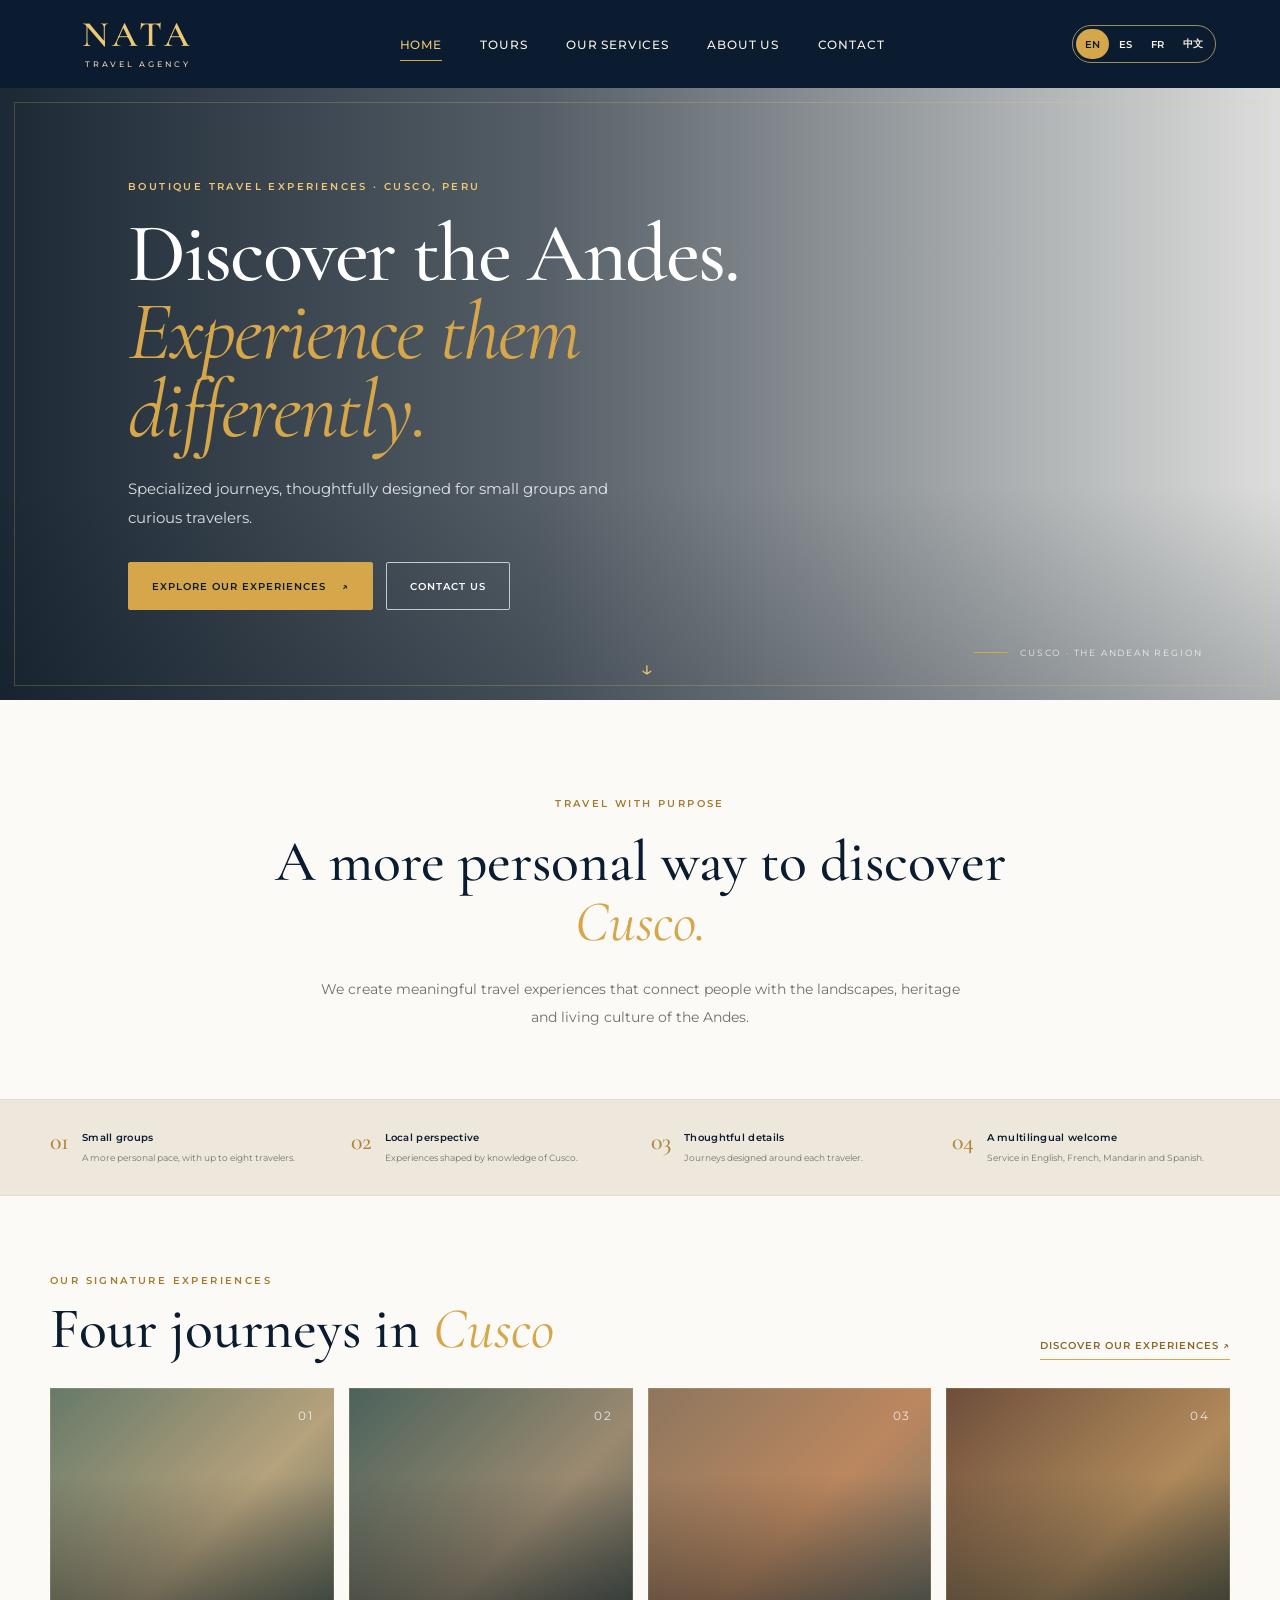
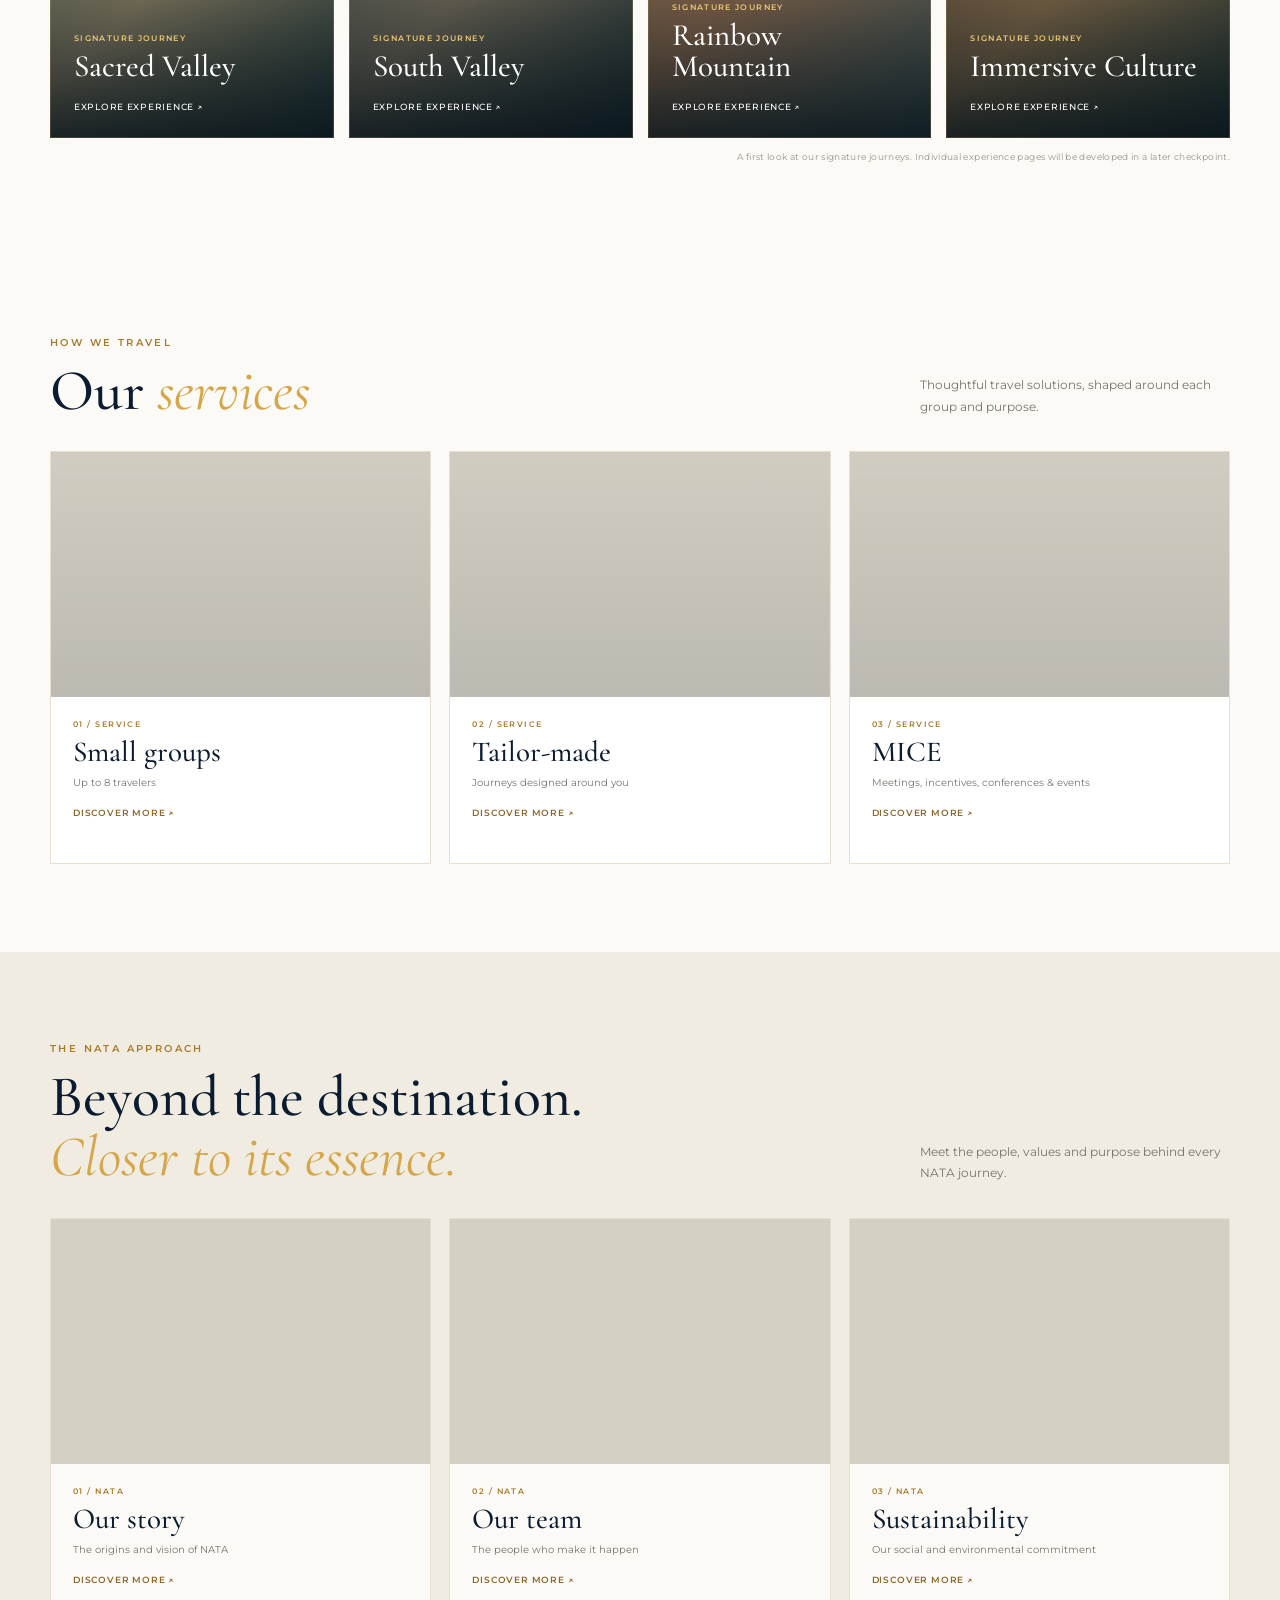
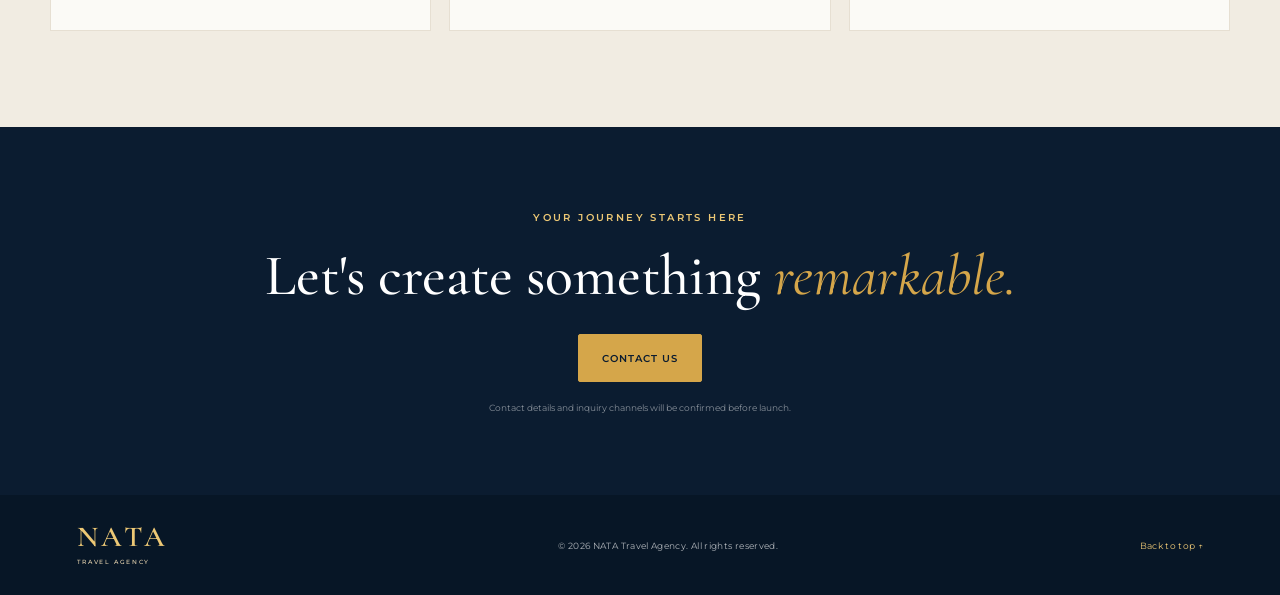
==== commit 9904a8ca: "Fix 01 - Isolate team profiles to Our Team section" ====
--- a/index.html
+++ b/index.html
@@ -156,6 +156,7 @@
         <h2 id="detailTitle">Discover NATA</h2>
         <p id="detailDescription"></p>
         <div class="modal-gallery"><img id="detailImageOne" alt="Reference image 1"><img id="detailImageTwo" alt="Reference image 2"></div>
+        <div class="team-profile-grid" id="teamProfileGrid" hidden aria-label="NATA founding team"></div>
         <p class="modal-note" data-i18n="referencePhotos">Reference photographs — final content will be added in a later checkpoint.</p>
       </div>
     </div>
--- a/css/styles.css
+++ b/css/styles.css
@@ -173,6 +173,8 @@
 .detail-modal-panel>p:not(.eyebrow):not(.modal-note) { color:#696d6c; font:400 13px/1.9 var(--sans); }
 .modal-gallery { display:grid; grid-template-columns:1fr 1fr; gap:12px; margin-top:24px; }
 .modal-gallery img { width:100%; aspect-ratio:1.5/1; object-fit:cover; background:#e6dfd2; }
+/* Respect the HTML hidden state even when component classes define display:grid. */
+.detail-modal-panel [hidden] { display:none !important; }
 .modal-note { margin:12px 0 0; color:#999186; font:400 9px/1.6 var(--sans); }
 body.modal-open { overflow:hidden; }
 .footer-wordmark { width:120px; align-items:flex-start; }
@@ -205,8 +207,10 @@
   background-image:
     linear-gradient(90deg, rgba(6,20,34,.91) 0%, rgba(6,20,34,.68) 42%, rgba(6,20,34,.12) 100%),
     url("../assets/images/home/hero-cusco.jpg"),
-    url("https://images.unsplash.com/photo-1526392060635-9d6019884377?auto=format&fit=crop&w=2200&q=85"),
-    linear-gradient(125deg, #102b42, #5e6d68 55%, #b58b52);
+    url("https://images.unsplash.com/photo-1526392060635-9d6019884377?auto=format&fit=crop&w=2200&q=85");
+  background-position: center, center 48%, center 48%;
+  background-size: cover, cover, cover;
+  background-repeat: no-repeat;
 }
 .tour-sacred {
   background-image: linear-gradient(0deg, rgba(7,19,26,.88), transparent 75%),
@@ -288,3 +292,19 @@
   .experiences { padding-top:55px; }
   .tour-card { min-height:285px; }
 }
+
+
+/* CHECKPOINT 03 revision — founding team profiles */
+.team-profile-grid { display:grid; grid-template-columns:repeat(2,minmax(0,1fr)); gap:16px; margin-top:22px; }
+.team-profile { overflow:hidden; background:#f2eee6; border:1px solid #e2d9ca; }
+.team-profile-photo { aspect-ratio:4/5; display:flex; align-items:center; justify-content:center; color:#8f826e; background-position:center 35%; background-size:cover; background-color:#e7dfd1; font:500 10px var(--sans); letter-spacing:.12em; text-transform:uppercase; }
+.team-profile-photo span { padding:8px 12px; background:rgba(250,248,243,.82); }
+.team-profile-info { padding:14px 15px 16px; }
+.team-profile-info strong { display:block; color:var(--navy); font:500 17px/1.25 var(--serif); }
+.team-profile-info small { display:block; margin-top:7px; color:#8b795d; font:600 9px/1.5 var(--sans); letter-spacing:.09em; text-transform:uppercase; }
+.team-profile-info p { margin:8px 0 0; color:#77746d; font:400 11px/1.65 var(--sans); }
+.team-photo-roy { background-image:url("../assets/images/about/team/roy-alejandro-cuentas-quinones.jpg"); }
+.team-photo-thayly { background-image:url("../assets/images/about/team/thayly-guevara-zapa.jpg"); }
+.team-photo-nycol { background-image:url("../assets/images/about/team/nycol-medaly-sutta-garcia.jpg"); }
+.team-photo-victor { background-image:url("../assets/images/about/team/victor-enrique-angelo-varillas-reyes.jpg"); }
+@media(max-width:560px) { .team-profile-grid { grid-template-columns:1fr 1fr; gap:9px; } .team-profile-info { padding:10px; } .team-profile-info strong { font-size:14px; } .team-profile-info p { font-size:10px; } }
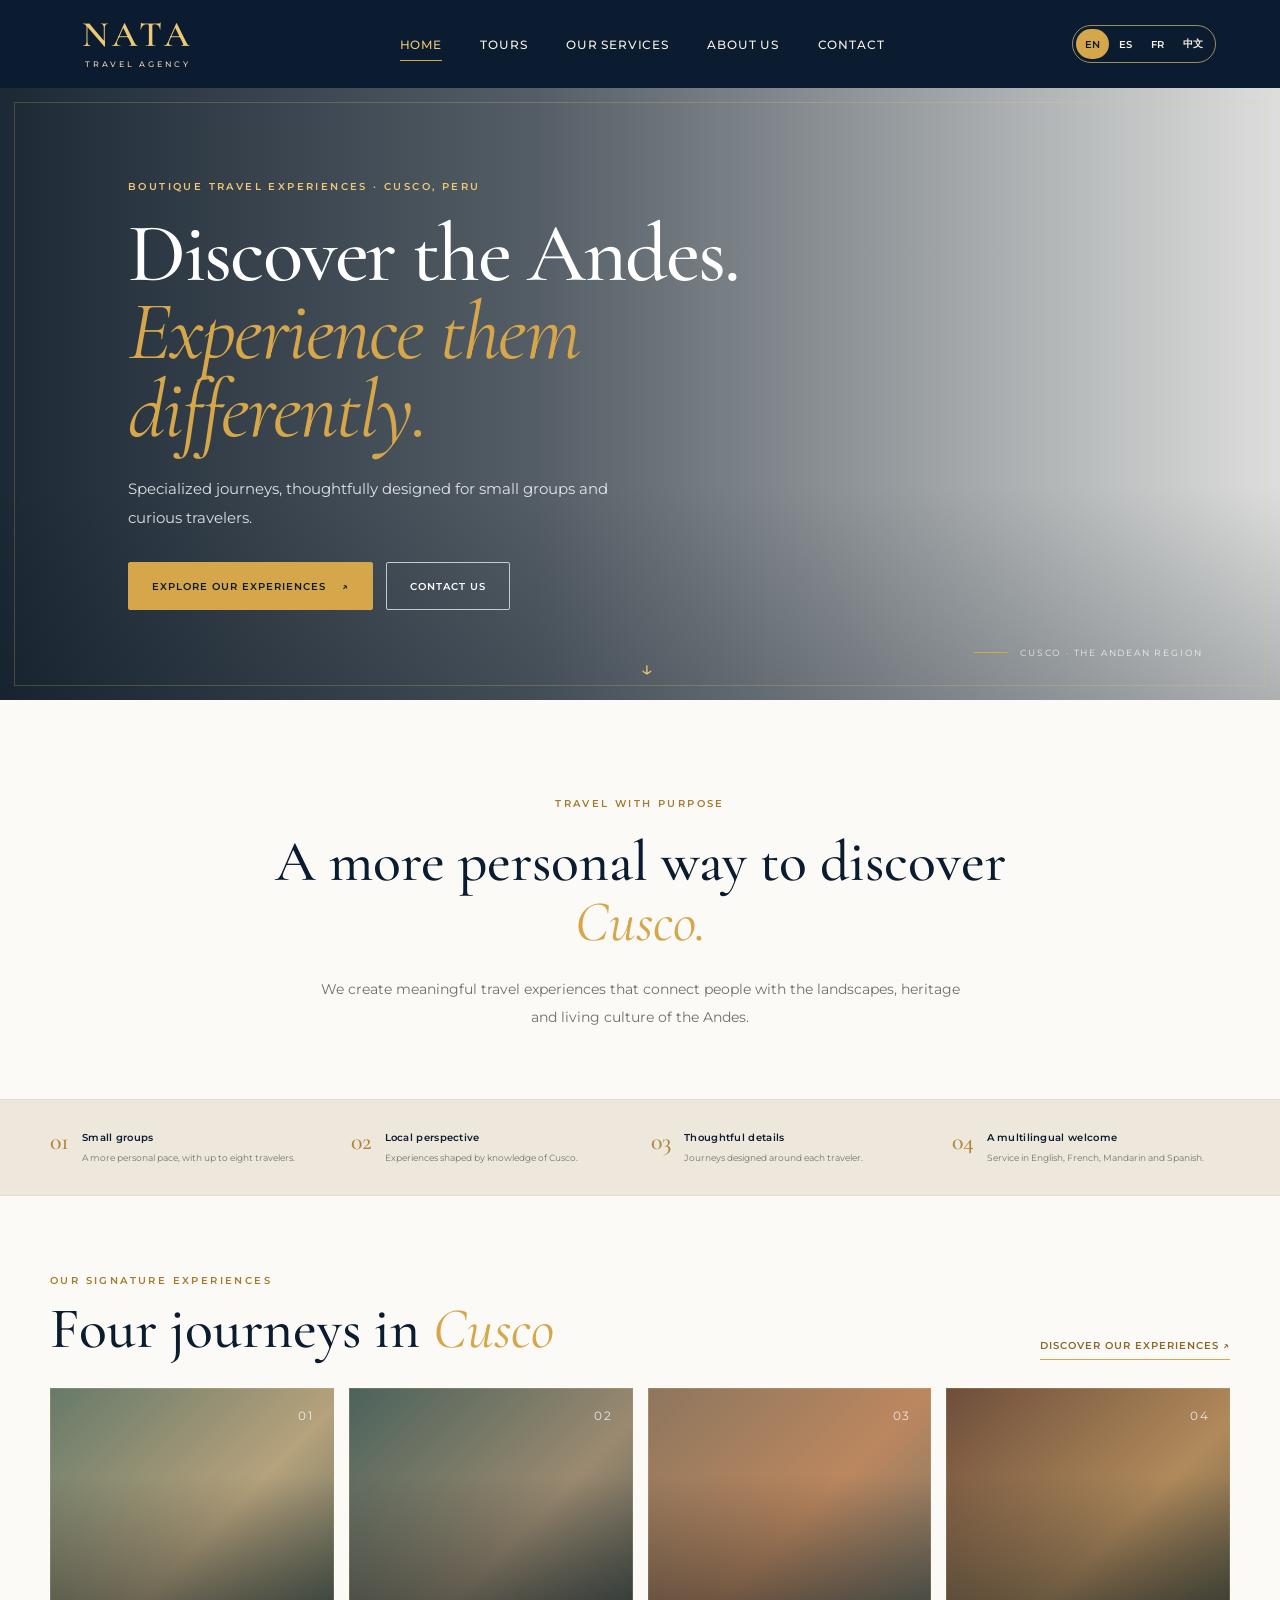
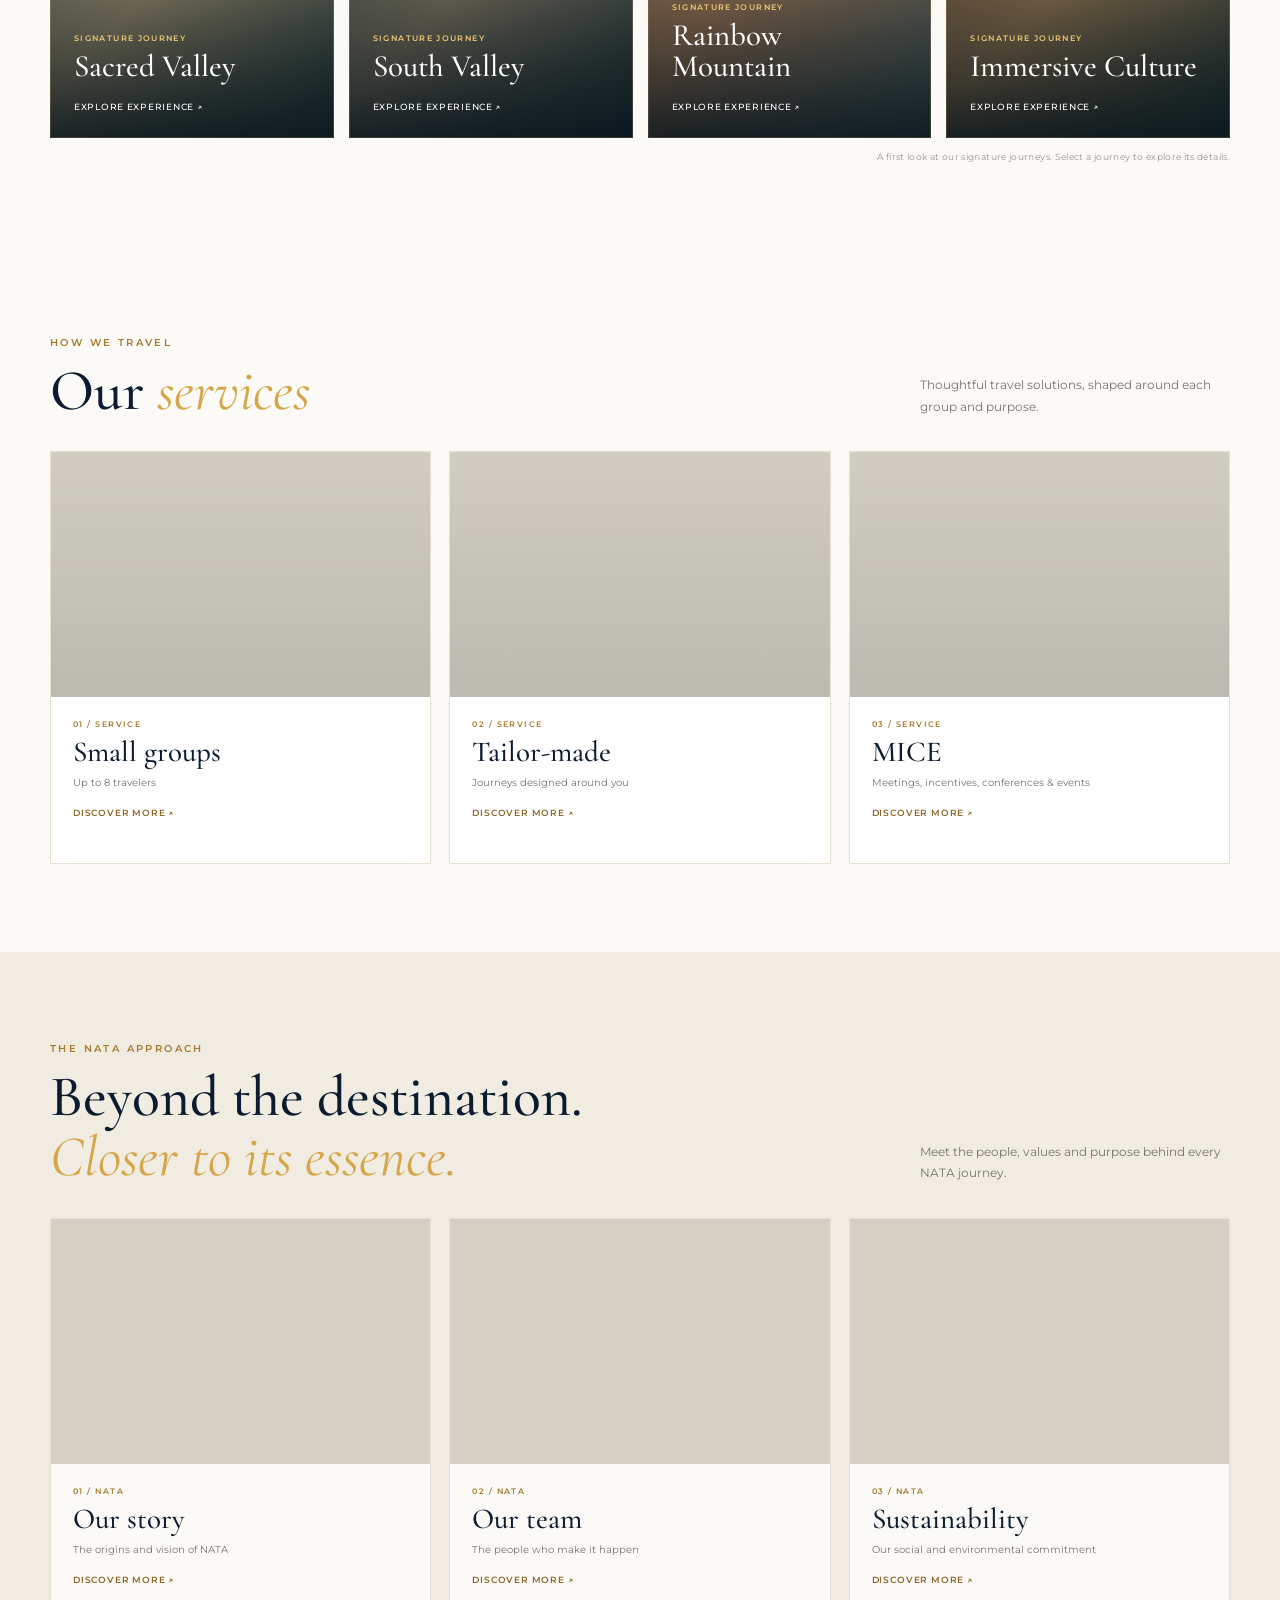
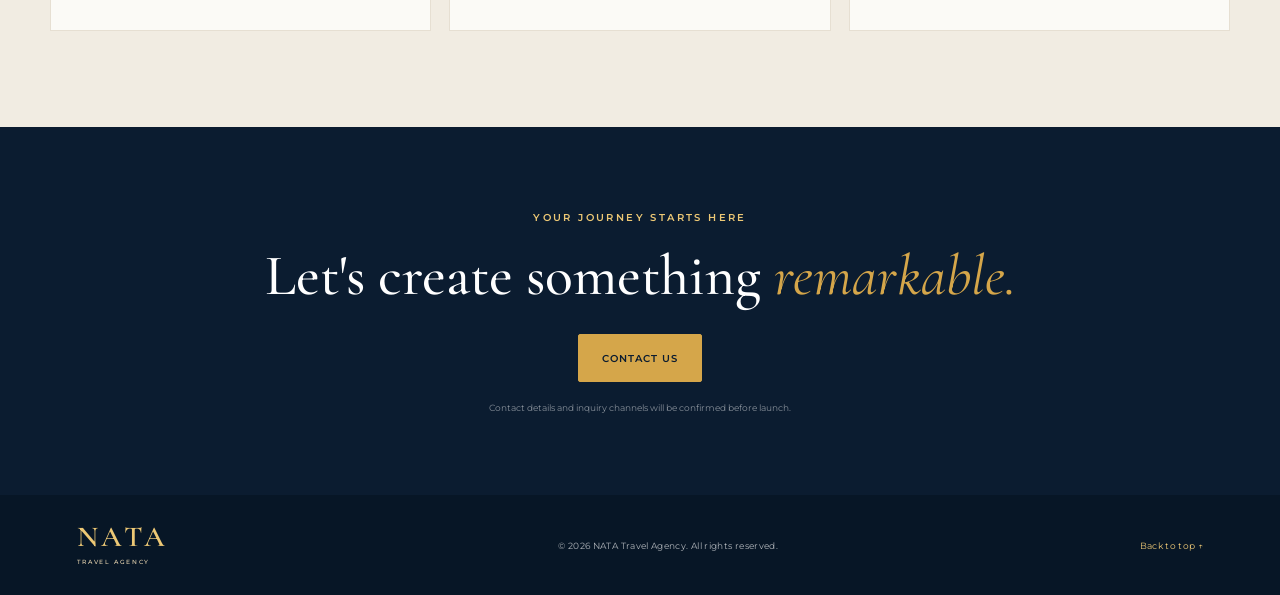
==== commit 83242637: "Checkpoint 04 - Individual experience pages" ====
--- a/index.html
+++ b/index.html
@@ -76,7 +76,7 @@
       </div>
 
       <div class="tour-grid">
-        <article class="tour-card tour-sacred" aria-label="Sacred Valley experience">
+        <a class="tour-card tour-sacred" href="experiences/valle-sagrado.html" aria-label="Sacred Valley experience">
           <div class="tour-card-shade"></div>
           <span class="tour-number">01</span>
           <div class="tour-card-content">
@@ -84,8 +84,8 @@
             <h3 data-i18n="tourSacred">Sacred Valley</h3>
             <span data-i18n="tourExplore">Explore experience ↗</span>
           </div>
-        </article>
-        <article class="tour-card tour-south" aria-label="South Valley experience">
+        </a>
+        <a class="tour-card tour-south" href="experiences/valle-sur.html" aria-label="South Valley experience">
           <div class="tour-card-shade"></div>
           <span class="tour-number">02</span>
           <div class="tour-card-content">
@@ -93,8 +93,8 @@
             <h3 data-i18n="tourSouth">South Valley</h3>
             <span data-i18n="tourExplore">Explore experience ↗</span>
           </div>
-        </article>
-        <article class="tour-card tour-rainbow" aria-label="Rainbow Mountain experience">
+        </a>
+        <a class="tour-card tour-rainbow" href="experiences/montana-colores.html" aria-label="Rainbow Mountain experience">
           <div class="tour-card-shade"></div>
           <span class="tour-number">03</span>
           <div class="tour-card-content">
@@ -102,8 +102,8 @@
             <h3 data-i18n="tourRainbow">Rainbow Mountain</h3>
             <span data-i18n="tourExplore">Explore experience ↗</span>
           </div>
-        </article>
-        <article class="tour-card tour-culture" aria-label="Immersive Culture experience">
+        </a>
+        <a class="tour-card tour-culture" href="experiences/cultura-inmersiva.html" aria-label="Immersive Culture experience">
           <div class="tour-card-shade"></div>
           <span class="tour-number">04</span>
           <div class="tour-card-content">
@@ -111,9 +111,9 @@
             <h3 data-i18n="tourCulture">Immersive Culture</h3>
             <span data-i18n="tourExplore">Explore experience ↗</span>
           </div>
-        </article>
+        </a>
       </div>
-      <p class="placeholder-note" data-i18n="imageNote">A first look at our signature journeys. Individual experience pages will be developed in a later checkpoint.</p>
+      <p class="placeholder-note" data-i18n="imageNote">A first look at our signature journeys. Select a journey to explore its details.</p>
     </section>
 
     <section class="detail-section section-wrap" id="services">
--- a/css/styles.css
+++ b/css/styles.css
@@ -308,3 +308,28 @@
 .team-photo-nycol { background-image:url("../assets/images/about/team/nycol-medaly-sutta-garcia.jpg"); }
 .team-photo-victor { background-image:url("../assets/images/about/team/victor-enrique-angelo-varillas-reyes.jpg"); }
 @media(max-width:560px) { .team-profile-grid { grid-template-columns:1fr 1fr; gap:9px; } .team-profile-info { padding:10px; } .team-profile-info strong { font-size:14px; } .team-profile-info p { font-size:10px; } }
+
+
+/* CHECKPOINT 04 — individual experience pages */
+.experience-hero{min-height:440px;position:relative;display:flex;align-items:end;color:#fff;padding:70px max(28px,calc((100% - 1120px)/2));background-position:center;background-size:cover;isolation:isolate}
+.experience-hero:before{content:"";position:absolute;inset:0;background:linear-gradient(90deg,rgba(5,18,31,.82),rgba(5,18,31,.15)),linear-gradient(0deg,rgba(5,18,31,.35),transparent 60%);z-index:-1}
+.experience-hero h1{font:500 clamp(46px,6vw,76px)/.98 var(--serif);margin:0 0 16px;max-width:800px}
+.experience-hero p{max-width:650px;color:rgba(255,255,255,.88);font:400 14px/1.9 var(--sans)}
+.experience-content{width:min(1120px,calc(100% - 48px));margin:auto}
+.experience-intro{padding:68px 0 36px;max-width:850px}
+.experience-intro h2,.experience-section h2{font:500 clamp(34px,4vw,48px)/1.05 var(--serif);color:var(--navy);margin:0 0 16px}
+.experience-intro p,.experience-section p{color:#6d706e;font:400 13px/1.9 var(--sans)}
+.experience-section{padding:44px 0;border-top:1px solid #e7dfd2}
+.experience-section .eyebrow{margin-bottom:12px}
+.experience-columns{display:grid;grid-template-columns:1fr 1fr;gap:34px}
+.experience-list{padding-left:20px;color:#626966;font:400 13px/2 var(--sans)}
+.experience-list li{padding-left:5px;margin:4px 0}
+.itinerary-placeholder{padding:24px 28px;background:#f0eadf;border-left:2px solid var(--gold);color:#6d706e;font:400 13px/1.9 var(--sans)}
+.experience-gallery{display:grid;grid-template-columns:repeat(3,1fr);gap:14px}
+.experience-gallery img{width:100%;aspect-ratio:4/3;object-fit:cover;background:#e9e1d4}
+.experience-cta{margin:45px 0 80px;padding:42px;background:var(--navy);color:white;text-align:center}
+.experience-cta h2{color:white;font:500 clamp(32px,4vw,46px)/1.1 var(--serif);margin:0 0 12px}
+.experience-cta p{color:rgba(255,255,255,.76);font:400 12px/1.8 var(--sans);margin:0 auto 22px;max-width:600px}
+.back-experiences{display:inline-block;margin:26px 0;color:#8c672a;font:600 10px var(--sans);letter-spacing:.1em;text-transform:uppercase;border-bottom:1px solid var(--gold);padding-bottom:7px}
+.experience-page .site-header{position:relative}
+@media(max-width:700px){.experience-hero{min-height:390px;padding:55px 26px}.experience-columns{grid-template-columns:1fr;gap:12px}.experience-gallery{grid-template-columns:1fr 1fr}.experience-gallery img:last-child{grid-column:1/-1}.experience-cta{padding:32px 22px}}
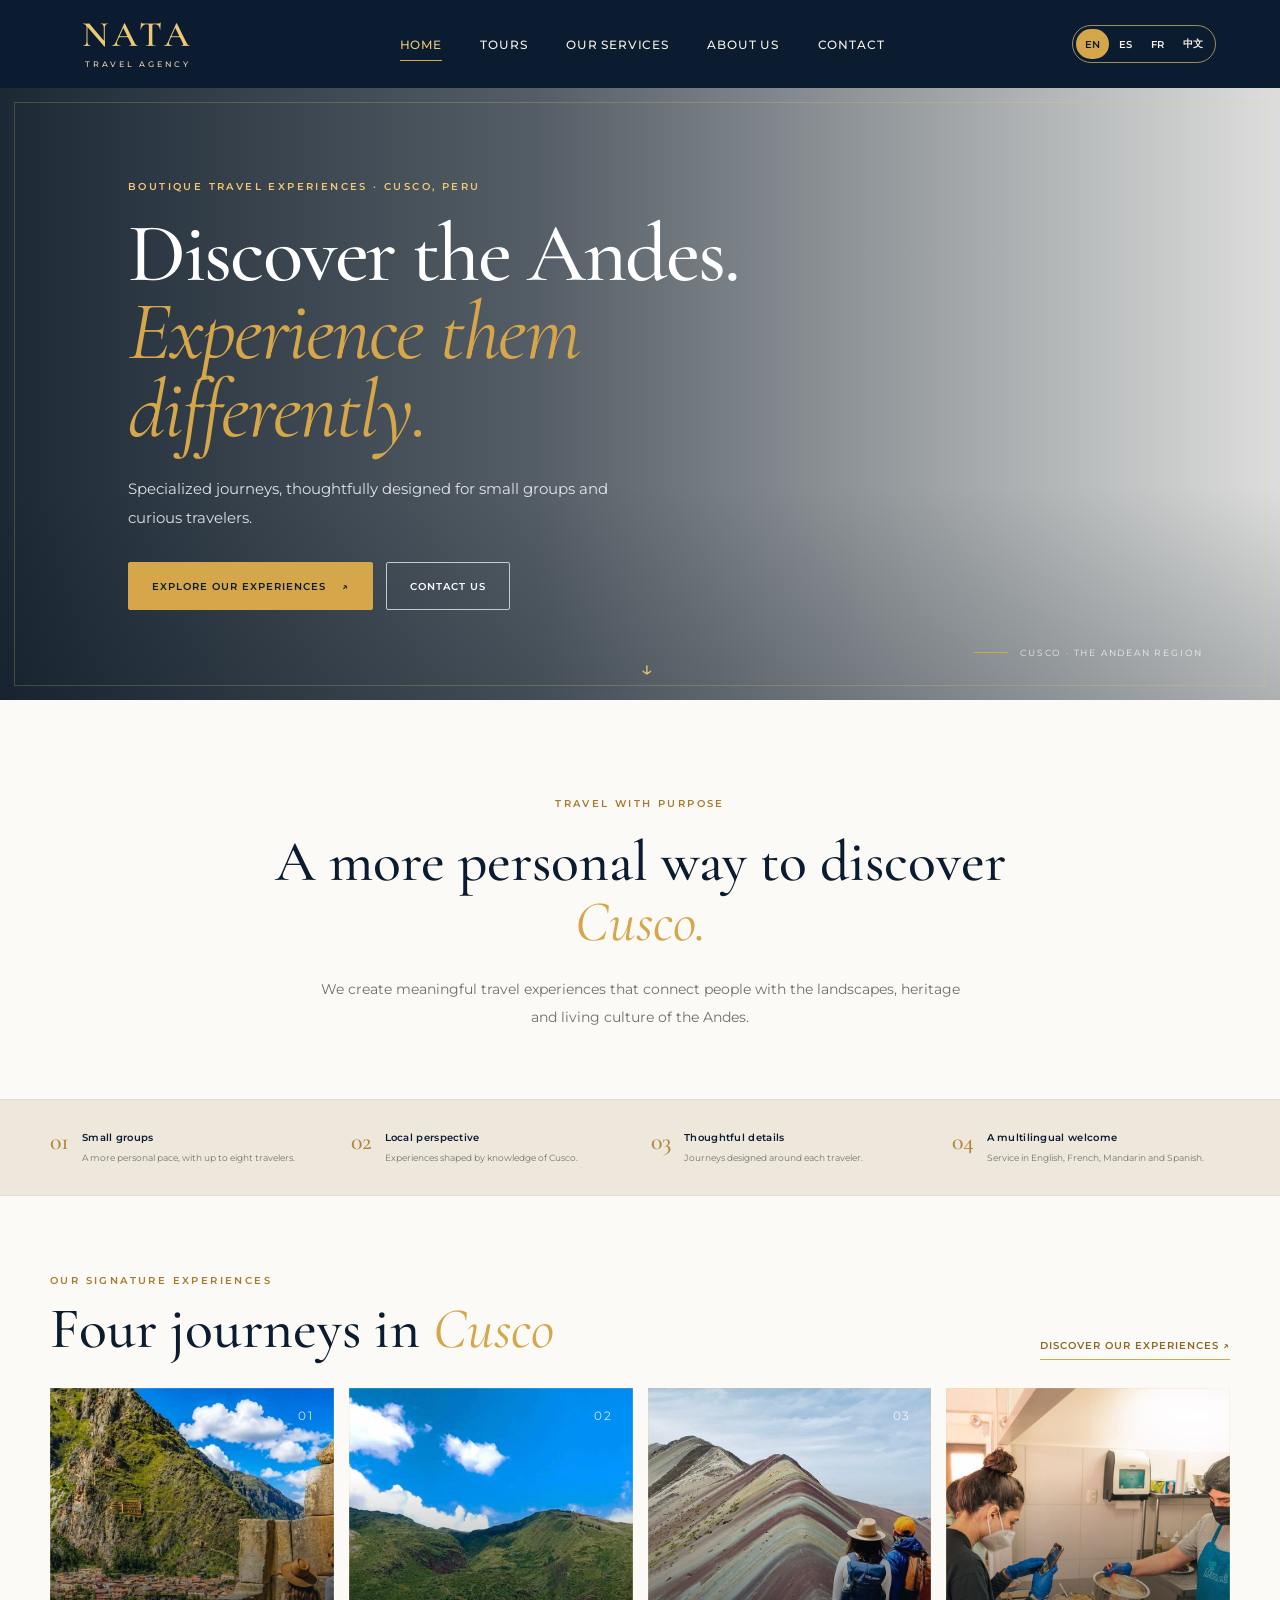
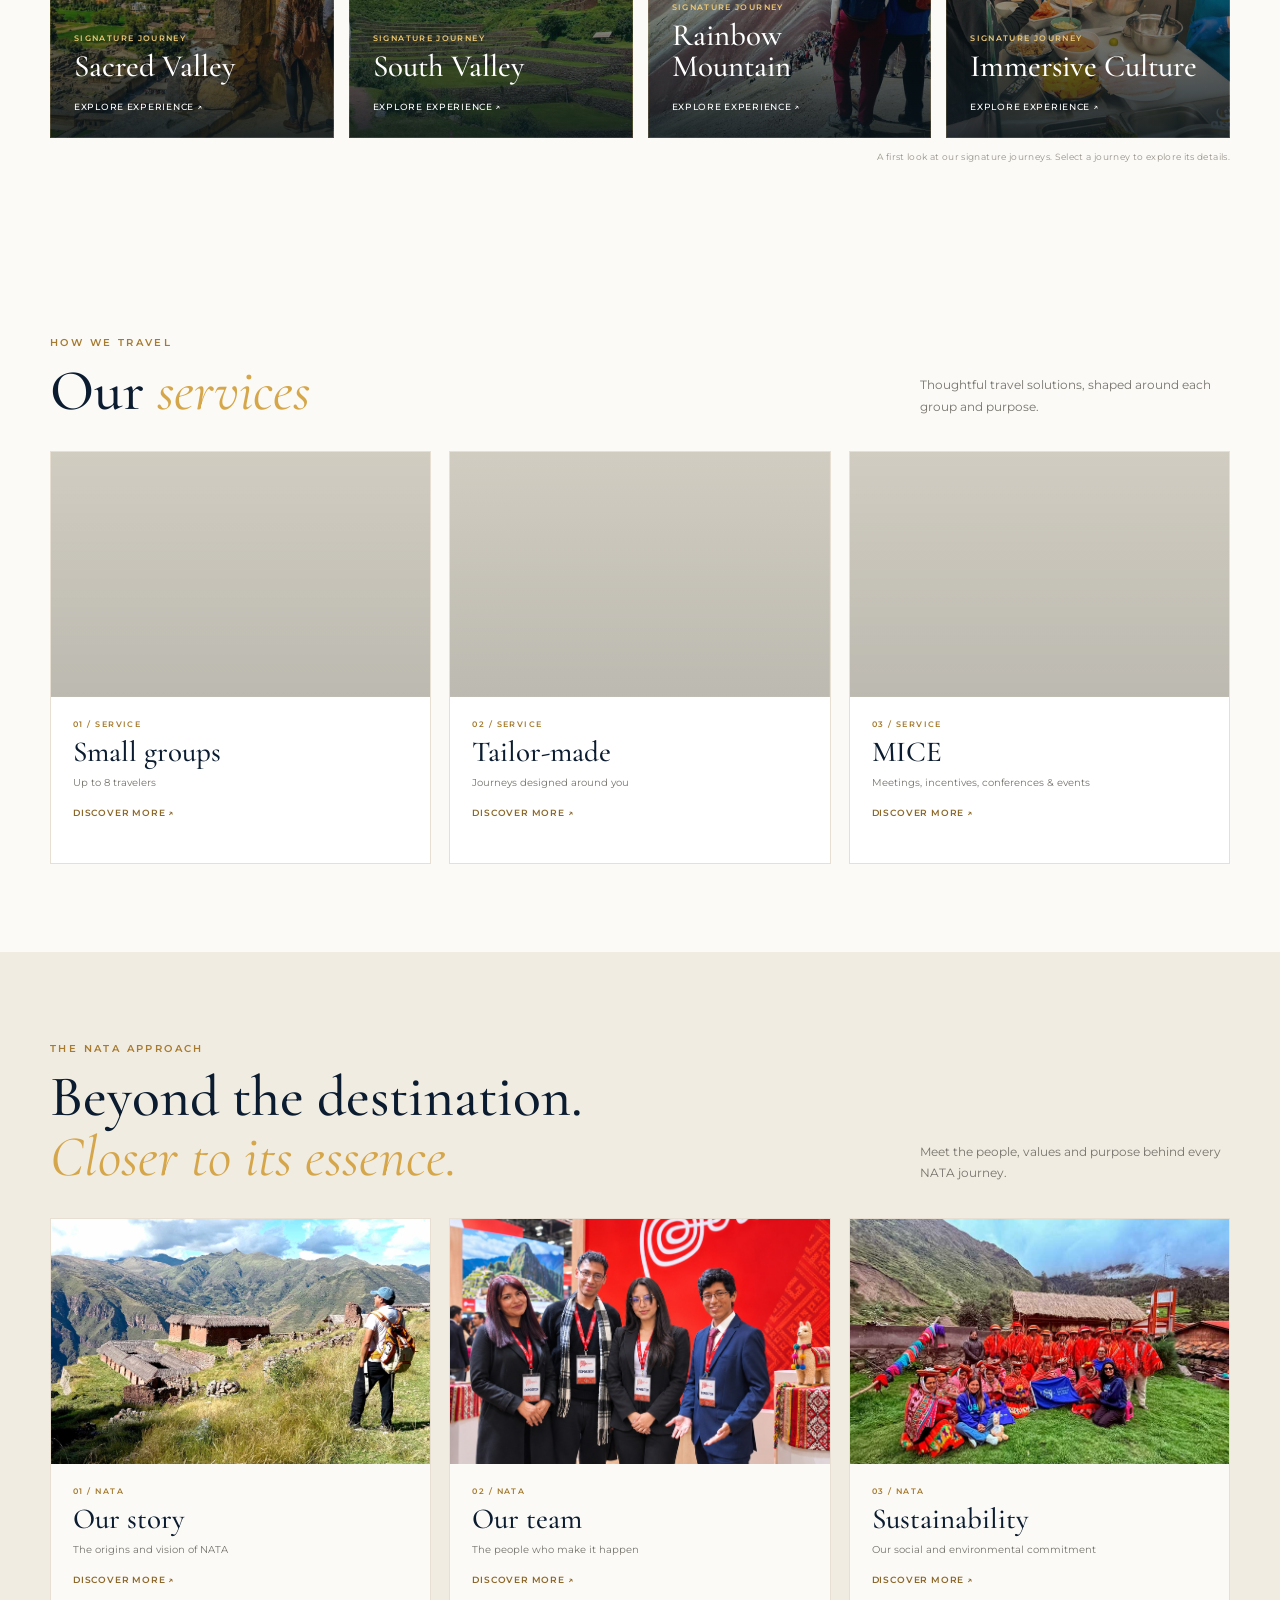
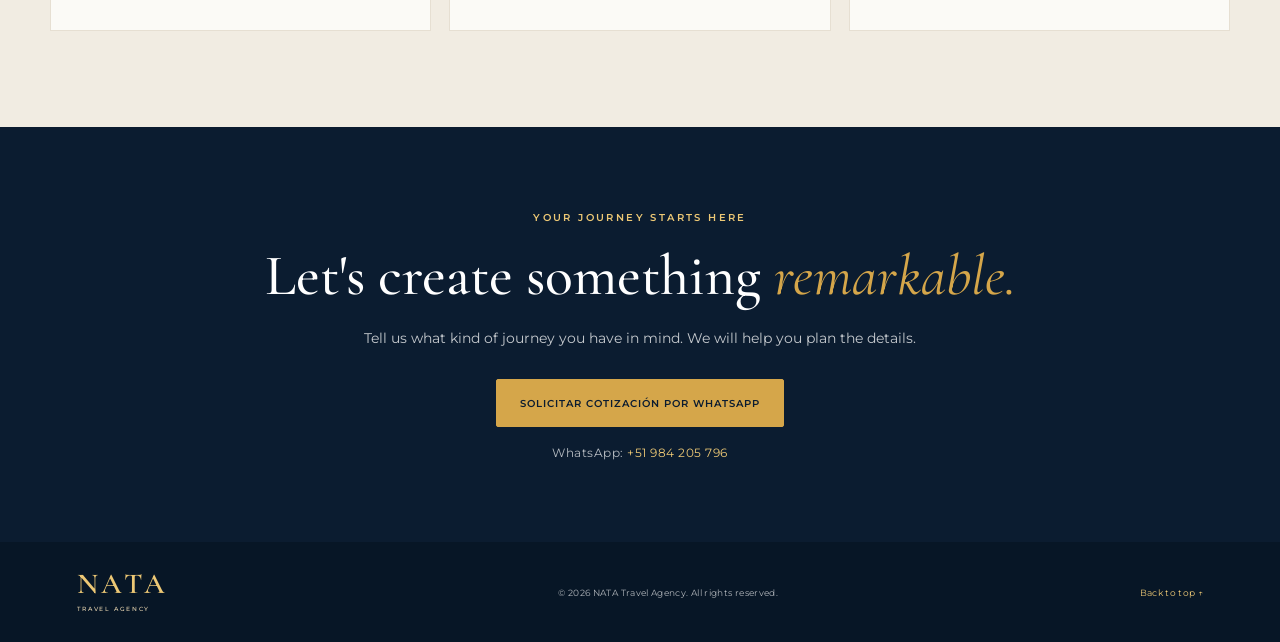
==== commit 0d170dd6: "Check Point 10.02" ====
--- a/index.html
+++ b/index.html
@@ -165,8 +165,9 @@
     <section class="contact-band" id="contact">
       <p class="eyebrow" data-i18n="contactEyebrow">YOUR JOURNEY STARTS HERE</p>
       <h2 data-i18n="contactTitle">Let's create something <em>remarkable.</em></h2>
-      <a class="button button-gold" href="mailto:hello@natatravelagency.com" data-i18n="contactButton">Contact us</a>
-      <p class="contact-placeholder" data-i18n="contactNote">Contact details and inquiry channels will be confirmed before launch.</p>
+      <p class="contact-intro" data-i18n="contactCopy">Tell us what kind of journey you have in mind. We will help you plan the details.</p>
+      <a class="button button-gold" id="whatsappContact" href="https://wa.me/51984205796?text=Hola%2C%20quisiera%20informaci%C3%B3n%20sobre%20las%20experiencias%20de%20NATA%20Travel%20Agency." target="_blank" rel="noopener noreferrer" data-i18n="contactButton">Solicitar cotización por WhatsApp</a>
+      <p class="contact-number">WhatsApp: <a href="https://wa.me/51984205796" target="_blank" rel="noopener noreferrer">+51 984 205 796</a></p>
     </section>
   </main>
 
--- a/css/styles.css
+++ b/css/styles.css
@@ -87,7 +87,10 @@
 .about-content p:not(.eyebrow) { color: #6d706e; font: 400 13px/2 var(--sans); margin-bottom: 25px; }
 .contact-band { text-align: center; background: var(--navy); color: white; padding: 82px 24px; }
 .contact-band h2 { color: white; margin-bottom: 28px; }
-.contact-placeholder { margin: 20px 0 0; color: rgba(255,255,255,.5); font-size: 9px; }
+.contact-intro { max-width: 560px; margin: -8px auto 28px; color: rgba(255,255,255,.76); font-size: 14px; line-height: 1.8; }
+.contact-number { margin: 18px 0 0; color: rgba(255,255,255,.7); font-size: 12px; letter-spacing: .04em; }
+.contact-number a { color: var(--gold-light); text-decoration: none; }
+.contact-number a:hover { text-decoration: underline; }
 .site-footer { min-height: 100px; display: flex; align-items: center; justify-content: space-between; gap: 20px; padding: 18px clamp(24px, 6vw, 90px); background: #071626; color: rgba(255,255,255,.68); }
 .site-footer img { width: 105px; height: 54px; object-fit: contain; }
 .site-footer p, .site-footer a { font-size: 9px; letter-spacing: .04em; }
@@ -150,12 +153,12 @@
 .detail-card:hover,.detail-card:focus-visible { transform:translateY(-5px); box-shadow:0 16px 36px rgba(20,31,40,.10); border-color:#c8aa73; outline:none; }
 .detail-image { display:block; width:100%; aspect-ratio:1.55/1; background-color:#d5d0c4; background-size:cover; background-position:center; transition:transform .5s ease; }
 .detail-card:hover .detail-image { background-size:cover; }
-.service-image-groups { background-image:linear-gradient(0deg,rgba(8,23,36,.12),rgba(8,23,36,.02)),url('https://images.unsplash.com/photo-1526392060635-9d6019884377?auto=format&fit=crop&w=900&q=80'); }
-.service-image-tailor { background-image:linear-gradient(0deg,rgba(8,23,36,.12),rgba(8,23,36,.02)),url('https://images.unsplash.com/photo-1516483638261-f4dbaf036963?auto=format&fit=crop&w=900&q=80'); }
-.service-image-mice { background-image:linear-gradient(0deg,rgba(8,23,36,.12),rgba(8,23,36,.02)),url('https://images.unsplash.com/photo-1511578314322-379afb476865?auto=format&fit=crop&w=900&q=80'); }
-.about-image-story { background-image:url('https://images.unsplash.com/photo-1531065208531-29e7fecc9bb7?auto=format&fit=crop&w=900&q=80'); }
-.about-image-team { background-image:url('https://images.unsplash.com/photo-1521737711867-e3b97375f902?auto=format&fit=crop&w=900&q=80'); }
-.about-image-sustainability { background-image:url('https://images.unsplash.com/photo-1516026672322-bc52d61a55d5?auto=format&fit=crop&w=900&q=80'); }
+.service-image-groups { background-image:url('../assets/images/services/groups/groups-1.jpg'); }
+.service-image-tailor { background-image:url('../assets/images/services/tailor-made/tailor-made-1.jpg'); }
+.service-image-mice { background-image:url('../assets/images/services/mice/mice-1.jpg'); }
+.about-image-story { background-image: url("../assets/images/about/history/history-1.jpg"); }
+.about-image-team { background-image:url('../assets/images/about/team/cover.jpg'); }
+.about-image-sustainability { background-image: url("../assets/images/about/sustainability/community-1.jpg"); }
 .detail-card-body { display:flex; flex-direction:column; align-items:flex-start; padding:22px 22px 24px; gap:8px; min-height:166px; }
 .detail-card-body small { color:#a77b2f; font:600 8px var(--sans); letter-spacing:.18em; }
 .detail-card-body strong { color:var(--navy); font:500 29px/1.05 var(--serif); }
@@ -215,21 +218,25 @@
 .tour-sacred {
   background-image: linear-gradient(0deg, rgba(7,19,26,.88), transparent 75%),
     url("../assets/images/experiences/valle-sagrado/cover.jpg"),
+    url("https://cdn.kimkim.com/files/a/images/6d35b1e56f13a439e8716dacaade6343dacd6a5f/medium-c2444ed664cc8a593b6fda17c8dbc2c8.jpg"),
     linear-gradient(135deg,#667a6a,#b6a27c 48%,#334a45);
 }
 .tour-south {
   background-image: linear-gradient(0deg, rgba(7,19,26,.88), transparent 75%),
     url("../assets/images/experiences/valle-sur/cover.jpg"),
+    url("https://images.unsplash.com/photo-1526392060635-9d6019884377?auto=format&fit=crop&w=1400&q=85"),
     linear-gradient(135deg,#4b625b,#9b8a70 50%,#273b3c);
 }
 .tour-rainbow {
   background-image: linear-gradient(0deg, rgba(7,19,26,.88), transparent 75%),
     url("../assets/images/experiences/montana-colores/cover.jpg"),
+    url("https://images.unsplash.com/photo-1464822759023-fed622ff2c3b?auto=format&fit=crop&w=1400&q=85"),
     linear-gradient(135deg,#8d765e,#bb875f 45%,#526a69);
 }
 .tour-culture {
   background-image: linear-gradient(0deg, rgba(7,19,26,.88), transparent 75%),
     url("../assets/images/experiences/cultura-inmersiva/cover.jpg"),
+    url("https://images.unsplash.com/photo-1556911220-e15b29be8c8f?auto=format&fit=crop&w=1400&q=85"),
     linear-gradient(135deg,#6d4e3b,#b18a5b 50%,#30433c);
 }
 .service-image-groups {
@@ -247,18 +254,12 @@
     url("../assets/images/services/mice/cover.jpg"),
     url("https://images.unsplash.com/photo-1511578314322-379afb476865?auto=format&fit=crop&w=900&q=80");
 }
-.about-image-story {
-  background-image: url("../assets/images/about/history/cover.jpg"),
-    url("https://images.unsplash.com/photo-1531065208531-29e7fecc9bb7?auto=format&fit=crop&w=900&q=80");
-}
+.about-image-story { background-image: url("../assets/images/about/history/history-1.jpg"); }
 .about-image-team {
   background-image: url("../assets/images/about/team/cover.jpg"),
     url("https://images.unsplash.com/photo-1521737711867-e3b97375f902?auto=format&fit=crop&w=900&q=80");
 }
-.about-image-sustainability {
-  background-image: url("../assets/images/about/sustainability/cover.jpg"),
-    url("https://images.unsplash.com/photo-1516026672322-bc52d61a55d5?auto=format&fit=crop&w=900&q=80");
-}
+.about-image-sustainability { background-image: url("../assets/images/about/sustainability/community-1.jpg"); }
 .value-strip {
   display:grid;
   grid-template-columns:repeat(4,minmax(0,1fr));
@@ -333,3 +334,77 @@
 .back-experiences{display:inline-block;margin:26px 0;color:#8c672a;font:600 10px var(--sans);letter-spacing:.1em;text-transform:uppercase;border-bottom:1px solid var(--gold);padding-bottom:7px}
 .experience-page .site-header{position:relative}
 @media(max-width:700px){.experience-hero{min-height:390px;padding:55px 26px}.experience-columns{grid-template-columns:1fr;gap:12px}.experience-gallery{grid-template-columns:1fr 1fr}.experience-gallery img:last-child{grid-column:1/-1}.experience-cta{padding:32px 22px}}
+
+
+/* CHECKPOINT 04 UPDATE 01 — public pricing and complementary culture activities */
+.public-price-panel{display:flex;align-items:center;justify-content:space-between;gap:28px;margin:34px 0 46px;padding:26px 30px;background:#f0eadf;border:1px solid #dfd2bb}
+.public-price-panel h2{margin:0 0 8px;color:var(--navy);font:500 32px/1.05 var(--serif)}
+.public-price-panel p:not(.eyebrow){max-width:560px;margin:0;color:#77746d;font:400 12px/1.8 var(--sans)}
+.price-value{min-width:190px;padding:15px 20px;background:#0b1c30;color:#fff;text-align:center}
+.price-value small,.activity-price small{display:block;color:#e4bd70;font:600 8px var(--sans);letter-spacing:.18em}
+.price-value strong{display:block;margin:7px 0;color:#f1d18d;font:500 25px var(--serif)}
+.price-value span{color:rgba(255,255,255,.72);font:400 9px var(--sans)}
+.culture-activities-intro{max-width:720px;color:#77746d;font:400 13px/1.9 var(--sans);margin:10px 0 26px}
+.culture-activity-grid{display:grid;grid-template-columns:repeat(2,minmax(0,1fr));gap:16px}
+.culture-activity-card{position:relative;display:flex;flex-direction:column;min-height:300px;padding:25px 25px 20px;background:#fff;border:1px solid var(--line)}
+.activity-image{display:block;width:calc(100% + 50px);height:165px;margin:-25px -25px 20px;object-fit:cover;background:#e8e0d2}
+.culture-activity-card .activity-number{top:151px;right:18px;padding:4px 7px;background:rgba(255,255,255,.9)}
+.activity-number{position:absolute;top:18px;right:20px;color:#b18437;font:400 13px var(--sans);letter-spacing:.12em}
+.culture-activity-card h3{max-width:85%;margin:0 0 12px;color:var(--navy);font:500 27px/1.05 var(--serif)}
+.culture-activity-card>p{margin:0 0 22px;color:#77746d;font:400 11px/1.85 var(--sans)}
+.activity-includes{display:grid;gap:6px;margin-top:auto;padding:13px 0;border-top:1px solid var(--line);color:#77746d;font:400 10px/1.7 var(--sans)}
+.activity-includes strong{color:var(--navy);font-size:9px;letter-spacing:.08em;text-transform:uppercase}
+.activity-price{display:flex;align-items:center;justify-content:space-between;gap:12px;padding-top:12px;border-top:1px solid var(--line)}
+.activity-price strong{color:#9a702c;font:600 16px var(--serif)}
+@media(max-width:700px){.public-price-panel{display:block;padding:22px}.price-value{margin-top:18px}.culture-activity-grid{grid-template-columns:1fr}.culture-activity-card{min-height:270px}}
+
+/* CP07 — temporary visual references; local NATA files take priority */
+body.page-valle-sur .detail-hero{background-image:linear-gradient(90deg,rgba(6,20,34,.88),rgba(6,20,34,.28)),url("../assets/images/experiences/valle-sur/cover.jpg"),url("https://images.unsplash.com/photo-1526392060635-9d6019884377?auto=format&fit=crop&w=2200&q=85");background-size:cover;background-position:center 48%;}
+body.page-montana-colores .detail-hero{background-image:linear-gradient(90deg,rgba(6,20,34,.88),rgba(6,20,34,.24)),url("../assets/images/experiences/montana-colores/cover.jpg"),url("https://images.unsplash.com/photo-1464822759023-fed622ff2c3b?auto=format&fit=crop&w=2200&q=85");background-size:cover;background-position:center 48%;}
+body.page-valle-sagrado .detail-hero{background-image:linear-gradient(90deg,rgba(6,20,34,.88),rgba(6,20,34,.24)),url("../assets/images/experiences/valle-sagrado/cover.jpg"),url("https://cdn.kimkim.com/files/a/images/6d35b1e56f13a439e8716dacaade6343dacd6a5f/medium-c2444ed664cc8a593b6fda17c8dbc2c8.jpg");background-size:cover;background-position:center 48%;}
+body.page-cultura-inmersiva .detail-hero{background-image:linear-gradient(90deg,rgba(6,20,34,.88),rgba(6,20,34,.24)),url("../assets/images/experiences/cultura-inmersiva/cover.jpg"),url("https://images.unsplash.com/photo-1556911220-e15b29be8c8f?auto=format&fit=crop&w=2200&q=85");background-size:cover;background-position:center 48%;}
+
+
+/* CP07 FIX — complementary photo galleries for the three main experiences */
+.experience-gallery { margin:58px 0 64px; }
+.experience-gallery h2 { font:500 38px 'Cormorant Garamond',serif; color:#10243a; margin:0 0 20px; }
+.experience-gallery-grid { display:grid; grid-template-columns:repeat(3,minmax(0,1fr)); gap:16px; }
+.experience-gallery-grid img { display:block; width:100%; aspect-ratio:4/3; object-fit:cover; border-radius:2px; }
+@media(max-width:700px) { .experience-gallery-grid { grid-template-columns:repeat(2,minmax(0,1fr)); gap:10px; } }
+
+
+/* CP07 UPDATE 02 — immersive, full-width experience photo gallery */
+/* Override the legacy grid rule that placed the heading and gallery side by side. */
+.experience-gallery {
+  display: block !important;
+  width: 100%;
+  margin: 76px 0 82px;
+}
+.experience-gallery h2 {
+  margin: 0 0 26px;
+  font: 500 clamp(34px, 4vw, 46px)/1.08 'Cormorant Garamond', serif;
+  color: #10243a;
+}
+.experience-gallery-grid {
+  display: grid;
+  grid-template-columns: repeat(3, minmax(0, 1fr));
+  gap: 18px;
+  width: 100%;
+}
+.experience-gallery-grid img {
+  display: block;
+  width: 100%;
+  height: auto;
+  aspect-ratio: 3 / 2;
+  object-fit: cover;
+  border-radius: 2px;
+  background: #e9e1d4;
+}
+@media (max-width: 900px) {
+  .experience-gallery-grid { grid-template-columns: repeat(2, minmax(0, 1fr)); gap: 14px; }
+}
+@media (max-width: 560px) {
+  .experience-gallery { margin: 52px 0 60px; }
+  .experience-gallery-grid { grid-template-columns: 1fr; gap: 14px; }
+  .experience-gallery-grid img { aspect-ratio: 16 / 10; }
+}
